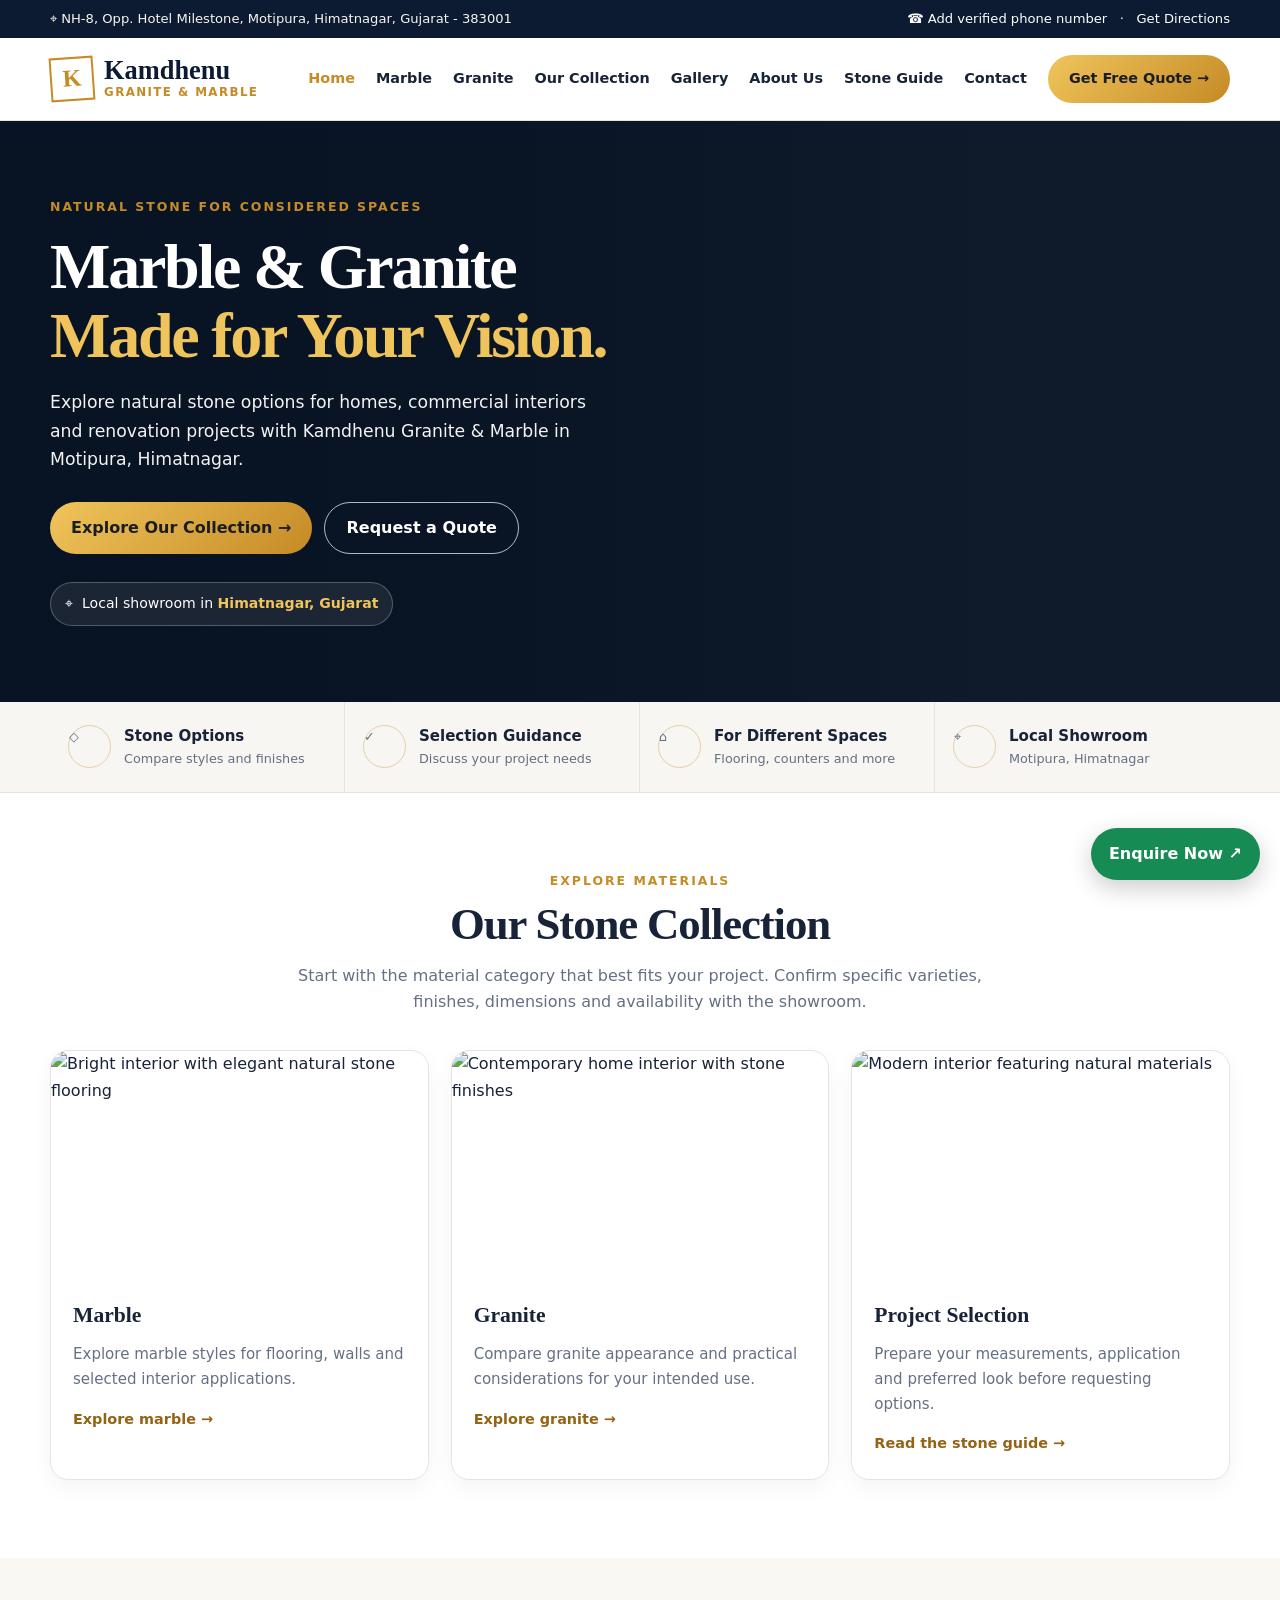
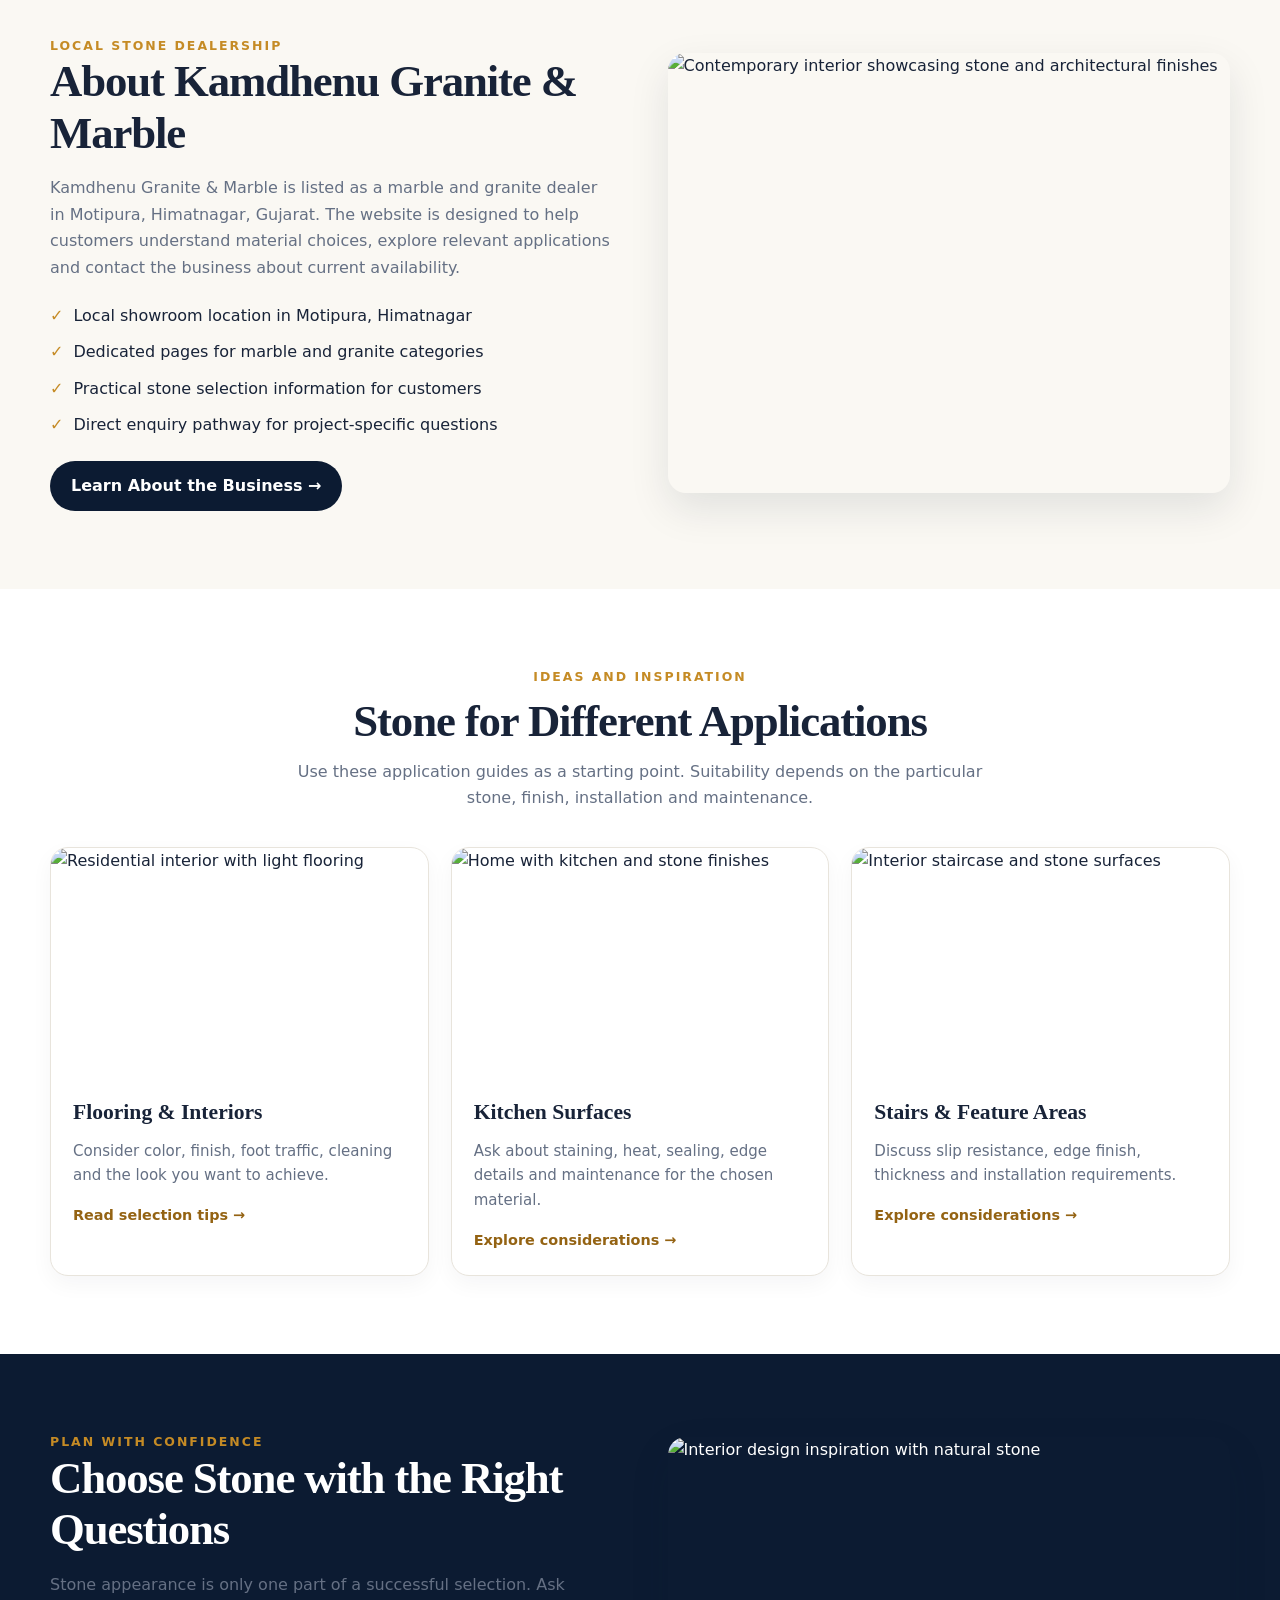
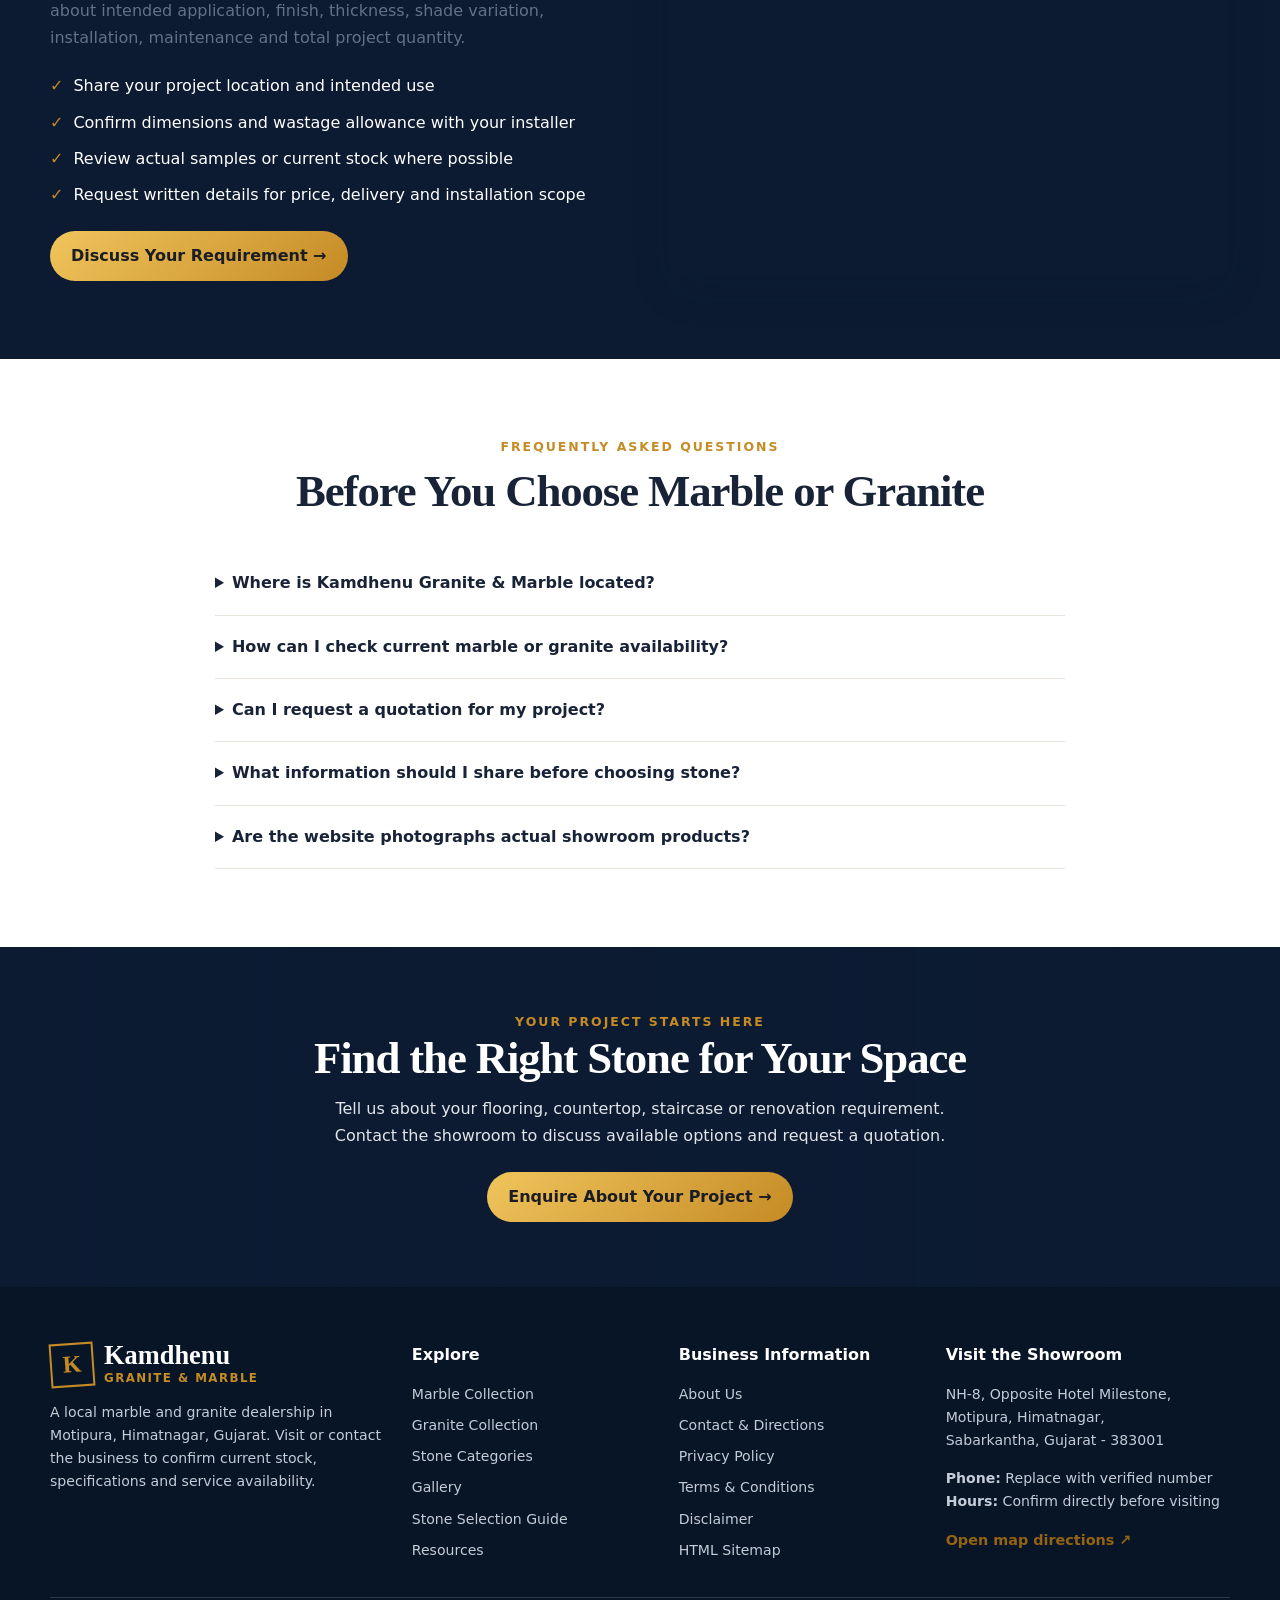
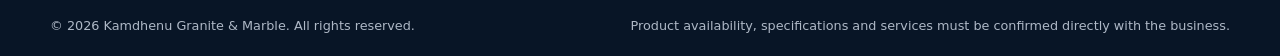
==== index.html @ 19b5f1ef "Add files via upload" ====
<!doctype html>
<html lang="en-IN"><head><meta charset="utf-8"><meta name="viewport" content="width=device-width,initial-scale=1"><title>Kamdhenu Granite & Marble | Marble & Granite Dealer in Himatnagar</title><meta name="description" content="Explore marble and granite options with Kamdhenu Granite & Marble, located in Motipura, Himatnagar, Gujarat. Contact the showroom to confirm products and request a quotation."><meta name="robots" content="index,follow,max-image-preview:large"><meta name="theme-color" content="#0c1b32"><meta property="og:type" content="website"><meta property="og:title" content="Kamdhenu Granite & Marble | Marble & Granite Dealer in Himatnagar"><meta property="og:description" content="Explore marble and granite options with Kamdhenu Granite & Marble, located in Motipura, Himatnagar, Gujarat. Contact the showroom to confirm products and request a quotation."><meta property="og:locale" content="en_IN"><!-- Add the final canonical URL after domain selection --><link rel="preconnect" href="https://images.unsplash.com"><link rel="stylesheet" href="styles.css"><!-- Add a verified business logo/favicon and final canonical domain before launch --></head><body><a class="skip-link" href="#main">Skip to content</a>
<div class="topbar"><div class="container"><span>⌖ NH-8, Opp. Hotel Milestone, Motipura, Himatnagar, Gujarat - 383001</span><span><a href="tel:+910000000000">☎ Add verified phone number</a> &nbsp; · &nbsp; <a href="contact.html">Get Directions</a></span></div></div>
<header class="navbar"><div class="container nav-inner"><a class="brand" href="index.html" aria-label="Kamdhenu Granite and Marble home"><span class="brand-mark">K</span><span>Kamdhenu<small>Granite &amp; Marble</small></span></a><button class="menu-toggle" aria-label="Toggle navigation" aria-expanded="false">☰ Menu</button><nav class="nav-links" aria-label="Main navigation"><a class="active" href="index.html">Home</a><a class="" href="marble.html">Marble</a><a class="" href="granite.html">Granite</a><a class="" href="collection.html">Our Collection</a><a class="" href="gallery.html">Gallery</a><a class="" href="about.html">About Us</a><a class="" href="stone-guide.html">Stone Guide</a><a class="" href="contact.html">Contact</a><a class="btn btn-gold nav-quote" href="contact.html#enquiry">Get Free Quote →</a></nav></div></header><main id="main">
<section class="hero"><div class="container"><div class="hero-content"><div class="eyebrow">Natural stone for considered spaces</div><h1>Marble &amp; Granite<br><span>Made for Your Vision.</span></h1><p>Explore natural stone options for homes, commercial interiors and renovation projects with Kamdhenu Granite &amp; Marble in Motipura, Himatnagar.</p><div class="hero-actions"><a class="btn btn-gold" href="collection.html">Explore Our Collection →</a><a class="btn btn-outline" href="contact.html#enquiry">Request a Quote</a></div><div class="trust-pill">⌖ <span>Local showroom in <b>Himatnagar, Gujarat</b></span></div></div></div></section>
<section class="benefits"><div class="container benefit-grid"><div class="benefit"><span class="benefit-icon">◇</span><div><strong>Stone Options</strong><span>Compare styles and finishes</span></div></div><div class="benefit"><span class="benefit-icon">✓</span><div><strong>Selection Guidance</strong><span>Discuss your project needs</span></div></div><div class="benefit"><span class="benefit-icon">⌂</span><div><strong>For Different Spaces</strong><span>Flooring, counters and more</span></div></div><div class="benefit"><span class="benefit-icon">⌖</span><div><strong>Local Showroom</strong><span>Motipura, Himatnagar</span></div></div></div></section>
<section class="section"><div class="container"><div class="section-heading reveal"><div class="eyebrow">Explore materials</div><h2>Our Stone Collection</h2><p>Start with the material category that best fits your project. Confirm specific varieties, finishes, dimensions and availability with the showroom.</p></div><div class="cards"><article class="card reveal"><img loading="lazy" src="https://images.unsplash.com/photo-1600607687939-ce8a6c25118c?auto=format&fit=crop&w=900&q=80" alt="Bright interior with elegant natural stone flooring"><div class="card-body"><h3>Marble</h3><p>Explore marble styles for flooring, walls and selected interior applications.</p><a class="text-link" href="marble.html">Explore marble →</a></div></article><article class="card reveal"><img loading="lazy" src="https://images.unsplash.com/photo-1600585154340-be6161a56a0c?auto=format&fit=crop&w=900&q=80" alt="Contemporary home interior with stone finishes"><div class="card-body"><h3>Granite</h3><p>Compare granite appearance and practical considerations for your intended use.</p><a class="text-link" href="granite.html">Explore granite →</a></div></article><article class="card reveal"><img loading="lazy" src="https://images.unsplash.com/photo-1600607687920-4e2a09cf159d?auto=format&fit=crop&w=900&q=80" alt="Modern interior featuring natural materials"><div class="card-body"><h3>Project Selection</h3><p>Prepare your measurements, application and preferred look before requesting options.</p><a class="text-link" href="stone-guide.html">Read the stone guide →</a></div></article></div></div></section>
<section class="section section-soft"><div class="container split"><div class="reveal"><div class="eyebrow">Local stone dealership</div><h2>About Kamdhenu Granite &amp; Marble</h2><p>Kamdhenu Granite &amp; Marble is listed as a marble and granite dealer in Motipura, Himatnagar, Gujarat. The website is designed to help customers understand material choices, explore relevant applications and contact the business about current availability.</p><ul class="check-list"><li>Local showroom location in Motipura, Himatnagar</li><li>Dedicated pages for marble and granite categories</li><li>Practical stone selection information for customers</li><li>Direct enquiry pathway for project-specific questions</li></ul><a class="btn btn-dark" href="about.html">Learn About the Business →</a></div><img class="reveal" loading="lazy" src="https://images.unsplash.com/photo-1600607687920-4e2a09cf159d?auto=format&fit=crop&w=1100&q=80" alt="Contemporary interior showcasing stone and architectural finishes"></div></section>
<section class="section"><div class="container"><div class="section-heading reveal"><div class="eyebrow">Ideas and inspiration</div><h2>Stone for Different Applications</h2><p>Use these application guides as a starting point. Suitability depends on the particular stone, finish, installation and maintenance.</p></div><div class="cards"><article class="card reveal"><img loading="lazy" src="https://images.unsplash.com/photo-1600607687939-ce8a6c25118c?auto=format&fit=crop&w=800&q=80" alt="Residential interior with light flooring"><div class="card-body"><h3>Flooring &amp; Interiors</h3><p>Consider color, finish, foot traffic, cleaning and the look you want to achieve.</p><a class="text-link" href="stone-guide.html#flooring">Read selection tips →</a></div></article><article class="card reveal"><img loading="lazy" src="https://images.unsplash.com/photo-1600585154340-be6161a56a0c?auto=format&fit=crop&w=800&q=80" alt="Home with kitchen and stone finishes"><div class="card-body"><h3>Kitchen Surfaces</h3><p>Ask about staining, heat, sealing, edge details and maintenance for the chosen material.</p><a class="text-link" href="stone-guide.html#kitchen">Explore considerations →</a></div></article><article class="card reveal"><img loading="lazy" src="https://images.unsplash.com/photo-1600607687920-4e2a09cf159d?auto=format&fit=crop&w=800&q=80" alt="Interior staircase and stone surfaces"><div class="card-body"><h3>Stairs &amp; Feature Areas</h3><p>Discuss slip resistance, edge finish, thickness and installation requirements.</p><a class="text-link" href="stone-guide.html#stairs">Explore considerations →</a></div></article></div></div></section>
<section class="section section-dark"><div class="container split"><div><div class="eyebrow">Plan with confidence</div><h2>Choose Stone with the Right Questions</h2><p>Stone appearance is only one part of a successful selection. Ask about intended application, finish, thickness, shade variation, installation, maintenance and total project quantity.</p><ul class="check-list"><li>Share your project location and intended use</li><li>Confirm dimensions and wastage allowance with your installer</li><li>Review actual samples or current stock where possible</li><li>Request written details for price, delivery and installation scope</li></ul><a class="btn btn-gold" href="contact.html#enquiry">Discuss Your Requirement →</a></div><img loading="lazy" src="https://images.unsplash.com/photo-1600607687939-ce8a6c25118c?auto=format&fit=crop&w=1000&q=80" alt="Interior design inspiration with natural stone"></div></section>
<section class="section"><div class="container"><div class="section-heading reveal"><div class="eyebrow">Frequently asked questions</div><h2>Before You Choose Marble or Granite</h2></div><div class="faq-list"><details><summary>Where is Kamdhenu Granite &amp; Marble located?</summary><p>The business is listed at NH-8, opposite Hotel Milestone, Motipura, Himatnagar, Sabarkantha, Gujarat 383001. Please verify directions before travelling.</p></details><details><summary>How can I check current marble or granite availability?</summary><p>Contact the showroom directly with your preferred color, finish, dimensions and required quantity. Website imagery is illustrative and is not a live inventory feed.</p></details><details><summary>Can I request a quotation for my project?</summary><p>Yes, use the enquiry page to prepare your request. The current website form is a front-end demo and must be connected to a business email, CRM or secure backend before launch.</p></details><details><summary>What information should I share before choosing stone?</summary><p>Share the application, approximate dimensions, project location, preferred appearance, quantity and any relevant installation constraints.</p></details><details><summary>Are the website photographs actual showroom products?</summary><p>No. The current design uses illustrative stock photographs. Replace them with approved, genuine business and product photographs before publishing.</p></details></div></div></section>
</main><section class="cta"><div class="container"><div class="eyebrow">Your project starts here</div><h2>Find the Right Stone for Your Space</h2><p>Tell us about your flooring, countertop, staircase or renovation requirement. Contact the showroom to discuss available options and request a quotation.</p><a class="btn btn-gold" href="contact.html#enquiry">Enquire About Your Project →</a></div></section>
<footer class="footer"><div class="container"><div class="footer-grid"><div><a class="brand" href="index.html"><span class="brand-mark">K</span><span>Kamdhenu<small>Granite &amp; Marble</small></span></a><p>A local marble and granite dealership in Motipura, Himatnagar, Gujarat. Visit or contact the business to confirm current stock, specifications and service availability.</p></div><div><h3>Explore</h3><ul><li><a href="marble.html">Marble Collection</a></li><li><a href="granite.html">Granite Collection</a></li><li><a href="collection.html">Stone Categories</a></li><li><a href="gallery.html">Gallery</a></li><li><a href="stone-guide.html">Stone Selection Guide</a></li><li><a href="blog.html">Resources</a></li></ul></div><div><h3>Business Information</h3><ul><li><a href="about.html">About Us</a></li><li><a href="contact.html">Contact &amp; Directions</a></li><li><a href="privacy-policy.html">Privacy Policy</a></li><li><a href="terms.html">Terms &amp; Conditions</a></li><li><a href="disclaimer.html">Disclaimer</a></li><li><a href="sitemap.html">HTML Sitemap</a></li></ul></div><div><h3>Visit the Showroom</h3><p>NH-8, Opposite Hotel Milestone,<br>Motipura, Himatnagar,<br>Sabarkantha, Gujarat - 383001</p><p><strong>Phone:</strong> Replace with verified number<br><strong>Hours:</strong> Confirm directly before visiting</p><a class="text-link" href="https://www.google.com/maps/search/?api=1&query=Kamdhenu+Granite+and+Marble+Motipura+Himatnagar" target="_blank" rel="noopener">Open map directions ↗</a></div></div><div class="footer-bottom"><span>© <span data-year></span> Kamdhenu Granite &amp; Marble. All rights reserved.</span><span>Product availability, specifications and services must be confirmed directly with the business.</span></div></div></footer>
<a class="floating-whatsapp" href="contact.html#enquiry" aria-label="Contact Kamdhenu Granite and Marble">Enquire Now ↗</a><script src="script.js" defer></script></body></html>
---- styles.css ----
:root{--navy:#0c1b32;--navy2:#142846;--gold:#c58b25;--gold2:#f0c45c;--ink:#182338;--muted:#657084;--cream:#faf8f3;--line:#e8e4dc;--white:#fff;--radius:18px;--shadow:0 16px 40px rgba(12,27,50,.10)}
*{box-sizing:border-box}html{scroll-behavior:smooth;scroll-padding-top:110px}body{margin:0;font-family:Inter,system-ui,-apple-system,"Segoe UI",sans-serif;color:var(--ink);line-height:1.65;background:#fff}img{max-width:100%;display:block}a{color:inherit;text-decoration:none}button,input,select,textarea{font:inherit}.container{width:min(1180px,calc(100% - 40px));margin-inline:auto}.topbar{background:var(--navy);color:#f8f5ef;font-size:.82rem}.topbar .container{display:flex;justify-content:space-between;gap:18px;align-items:center;padding:8px 0;flex-wrap:wrap}.topbar a{color:#fff}.navbar{position:sticky;top:0;z-index:20;background:rgba(255,255,255,.96);backdrop-filter:blur(12px);border-bottom:1px solid var(--line)}.nav-inner{min-height:82px;display:flex;align-items:center;justify-content:space-between;gap:22px}.brand{display:flex;align-items:center;gap:10px;color:var(--navy);font-family:Georgia,serif;font-size:1.65rem;font-weight:700;line-height:1.05}.brand-mark{width:44px;height:44px;display:grid;place-items:center;border:2px solid var(--gold);color:var(--gold);font-size:1.5rem;transform:rotate(-4deg)}.brand small{display:block;color:var(--gold);font:700 .74rem/1.4 Inter,system-ui,sans-serif;letter-spacing:.12em;text-transform:uppercase}.nav-links{display:flex;align-items:center;gap:21px;font-size:.9rem;font-weight:650}.nav-links a:hover,.nav-links a.active{color:var(--gold)}.btn{display:inline-flex;align-items:center;justify-content:center;gap:8px;border:0;border-radius:999px;padding:12px 21px;font-weight:750;cursor:pointer;transition:transform .25s,box-shadow .25s,background .25s}.btn:hover{transform:translateY(-2px);box-shadow:0 10px 22px rgba(197,139,37,.22)}.btn-gold{background:linear-gradient(135deg,var(--gold2),var(--gold));color:#1a1d24}.btn-outline{border:1px solid rgba(255,255,255,.7);color:#fff;background:transparent}.btn-dark{background:var(--navy);color:#fff}.menu-toggle{display:none;border:1px solid var(--line);background:white;border-radius:10px;padding:9px 12px;color:var(--navy)}.hero{min-height:540px;position:relative;isolation:isolate;display:flex;align-items:center;color:#fff;background:#101b2c;overflow:hidden}.hero:before{content:"";position:absolute;inset:0;z-index:-2;background:url('https://images.unsplash.com/photo-1600607687939-ce8a6c25118c?auto=format&fit=crop&w=2200&q=85') center/cover;animation:heroZoom 18s ease-in-out infinite alternate}.hero:after{content:"";position:absolute;inset:0;z-index:-1;background:linear-gradient(90deg,rgba(7,18,34,.94) 0%,rgba(7,18,34,.78) 38%,rgba(7,18,34,.12) 78%,rgba(7,18,34,.08) 100%)}.hero-content{padding:76px 0;max-width:690px;animation:fadeUp .8s both}.eyebrow{color:var(--gold);font-weight:800;letter-spacing:.16em;text-transform:uppercase;font-size:.78rem}.hero h1,.page-hero h1{font-family:Georgia,"Times New Roman",serif;font-weight:700;line-height:1.08;letter-spacing:-.035em}.hero h1{font-size:clamp(2.5rem,5vw,4.7rem);margin:15px 0 18px}.hero h1 span{color:var(--gold2)}.hero p{max-width:570px;color:#f3f3f4;font-size:1.08rem}.hero-actions{display:flex;gap:12px;flex-wrap:wrap;margin-top:28px}.trust-pill{display:inline-flex;gap:9px;align-items:center;margin-top:28px;border:1px solid rgba(255,255,255,.25);background:rgba(255,255,255,.08);border-radius:999px;padding:9px 14px;font-size:.88rem}.trust-pill b{color:var(--gold2)}.benefits{background:#f7f6f2;border-bottom:1px solid var(--line)}.benefit-grid{display:grid;grid-template-columns:repeat(4,1fr);gap:0}.benefit{padding:22px 18px;display:flex;gap:13px;align-items:center;border-right:1px solid var(--line)}.benefit:last-child{border:0}.benefit-icon{width:43px;height:43px;flex:0 0 43px;border:1px solid #e4d0a7;border-radius:50%;display:grid;place-items:center;color:var(--gold);font-size:1.25rem}.benefit strong{display:block;font-size:.94rem}.benefit span{display:block;font-size:.8rem;color:var(--muted)}.section{padding:78px 0}.section-soft{background:var(--cream)}.section-dark{background:var(--navy);color:#fff}.section-heading{text-align:center;max-width:720px;margin:0 auto 35px}.section-heading .eyebrow{margin-bottom:8px}.section-heading h2,.split h2,.cta h2{font-family:Georgia,serif;font-size:clamp(2rem,3.5vw,3rem);line-height:1.15;letter-spacing:-.025em;margin:0 0 12px}.section-heading p{color:var(--muted);margin:0}.section-dark .section-heading p{color:#d4d9e1}.cards{display:grid;grid-template-columns:repeat(3,1fr);gap:22px}.card{background:#fff;border:1px solid var(--line);border-radius:var(--radius);overflow:hidden;box-shadow:0 8px 22px rgba(12,27,50,.045);transition:transform .25s,box-shadow .25s}.card:hover{transform:translateY(-5px);box-shadow:var(--shadow)}.card img{width:100%;height:225px;object-fit:cover}.card-body{padding:22px}.card h3{font-family:Georgia,serif;font-size:1.35rem;margin:0 0 8px}.card p{color:var(--muted);font-size:.94rem;margin:0 0 14px}.text-link{color:#946313;font-weight:800;font-size:.9rem}.text-link:hover{text-decoration:underline}.split{display:grid;grid-template-columns:1fr 1fr;align-items:center;gap:55px}.split img{width:100%;height:440px;object-fit:cover;border-radius:var(--radius);box-shadow:var(--shadow)}.split p{color:var(--muted)}.check-list{list-style:none;padding:0;margin:22px 0;display:grid;gap:10px}.check-list li:before{content:"✓";color:var(--gold);font-weight:900;margin-right:10px}.stats{display:grid;grid-template-columns:repeat(3,1fr);gap:12px;margin:25px 0}.stat{border:1px solid var(--line);border-radius:14px;padding:17px;text-align:center;background:#fff}.stat strong{display:block;color:var(--gold);font-family:Georgia,serif;font-size:1.45rem}.stat span{font-size:.82rem;color:var(--muted)}.gallery-grid{display:grid;grid-template-columns:repeat(4,1fr);gap:14px}.gallery-grid img{width:100%;height:190px;object-fit:cover;border-radius:12px;transition:transform .3s}.gallery-grid a:hover img{transform:scale(1.025)}.cta{position:relative;isolation:isolate;padding:65px 0;color:#fff;text-align:center;background:var(--navy);overflow:hidden}.cta:before{content:"";position:absolute;inset:0;z-index:-1;background:linear-gradient(90deg,rgba(12,27,50,.92),rgba(12,27,50,.75)),url('https://images.unsplash.com/photo-1600607687920-4e2a09cf159d?auto=format&fit=crop&w=1800&q=80') center/cover}.cta p{color:#e1e4e9;max-width:650px;margin:0 auto 23px}.page-hero{background:linear-gradient(90deg,rgba(12,27,50,.92),rgba(12,27,50,.58)),url('https://images.unsplash.com/photo-1600607687939-ce8a6c25118c?auto=format&fit=crop&w=1800&q=80') center/cover;color:#fff;padding:74px 0}.page-hero h1{font-size:clamp(2.5rem,5vw,4rem);margin:9px 0 12px}.breadcrumbs{font-size:.86rem;color:#e0e5ec}.breadcrumbs a{color:var(--gold2)}.content{max-width:850px;margin:auto}.content h2,.content h3{font-family:Georgia,serif;line-height:1.25}.content h2{margin-top:35px}.content p,.content li{color:#4f5b6c}.content a{color:#956516;text-decoration:underline}.product-grid{display:grid;grid-template-columns:repeat(3,1fr);gap:18px}.product-card{border:1px solid var(--line);border-radius:14px;overflow:hidden;background:white}.product-card img{height:210px;width:100%;object-fit:cover}.product-card div{padding:17px}.product-card h3{margin:0 0 4px;font-size:1.1rem}.product-card p{margin:0;color:var(--muted);font-size:.88rem}.form-layout{display:grid;grid-template-columns:.8fr 1.2fr;gap:30px}.contact-panel{background:var(--navy);color:white;border-radius:var(--radius);padding:28px}.contact-panel p{color:#d8dce4}.contact-item{padding:14px 0;border-bottom:1px solid rgba(255,255,255,.15)}.contact-item:last-child{border:0}.form-card{border:1px solid var(--line);border-radius:var(--radius);padding:28px;background:#fff}.form-grid{display:grid;grid-template-columns:1fr 1fr;gap:15px}.field{display:grid;gap:6px}.field.full{grid-column:1/-1}.field label{font-weight:700;font-size:.87rem}.field input,.field textarea,.field select{width:100%;border:1px solid #d9dce2;border-radius:9px;padding:12px;background:#fff}.field textarea{min-height:120px;resize:vertical}.notice{font-size:.82rem;color:var(--muted)}.faq-list{max-width:850px;margin:auto}.faq-list details{padding:18px 0;border-bottom:1px solid var(--line)}.faq-list summary{font-weight:800;cursor:pointer}.faq-list p{color:var(--muted);margin-bottom:0}.blog-grid{display:grid;grid-template-columns:repeat(3,1fr);gap:22px}.blog-card img{height:210px}.footer{background:#081526;color:#e6e9ef;padding:55px 0 20px}.footer-grid{display:grid;grid-template-columns:1.4fr 1fr 1fr 1.2fr;gap:30px}.footer .brand{color:white}.footer p,.footer li{font-size:.88rem;color:#c4ccd8}.footer h3{font-size:1rem;color:#fff;margin:0 0 14px}.footer ul{list-style:none;padding:0;margin:0;display:grid;gap:8px}.footer a:hover{color:var(--gold2)}.footer-bottom{border-top:1px solid rgba(255,255,255,.15);margin-top:35px;padding-top:17px;display:flex;justify-content:space-between;gap:12px;flex-wrap:wrap;font-size:.8rem;color:#aeb8c6}.floating-whatsapp{position:fixed;right:20px;bottom:20px;z-index:25;border-radius:999px;background:#168b53;color:#fff;padding:13px 18px;font-weight:800;box-shadow:0 8px 25px #0003}.reveal{opacity:0;transform:translateY(20px);transition:opacity .7s,transform .7s}.reveal.visible{opacity:1;transform:none}.skip-link{position:absolute;left:-9999px;top:auto}.skip-link:focus{left:12px;top:12px;z-index:100;background:#fff;padding:12px}.notice-box{padding:16px 18px;background:#fff8e7;border-left:4px solid var(--gold);border-radius:8px;color:#5b4a2b}.map-frame{width:100%;height:300px;border:0;border-radius:14px}.site-search{border:1px solid var(--line);padding:10px 13px;border-radius:999px;width:180px}
@keyframes fadeUp{from{opacity:0;transform:translateY(24px)}to{opacity:1;transform:translateY(0)}}@keyframes heroZoom{from{transform:scale(1)}to{transform:scale(1.07)}}
@media(prefers-reduced-motion:reduce){*,*:before,*:after{scroll-behavior:auto!important;animation:none!important;transition:none!important}.reveal{opacity:1;transform:none}}
@media(max-width:1000px){.nav-links{gap:12px;font-size:.84rem}.nav-quote{display:none}.benefit-grid{grid-template-columns:repeat(2,1fr)}.benefit:nth-child(2){border-right:0}.benefit:nth-child(-n+2){border-bottom:1px solid var(--line)}.cards,.product-grid,.blog-grid{grid-template-columns:repeat(2,1fr)}.footer-grid{grid-template-columns:repeat(2,1fr)}.split{gap:30px}}
@media(max-width:760px){.container{width:min(100% - 28px,1180px)}.topbar .container{justify-content:center;text-align:center}.topbar .top-extra{display:none}.nav-inner{min-height:72px}.brand{font-size:1.35rem}.brand-mark{width:38px;height:38px}.menu-toggle{display:block}.nav-links{display:none;position:absolute;top:100%;left:0;right:0;background:#fff;padding:15px 22px 22px;box-shadow:0 15px 25px #0001;align-items:stretch;flex-direction:column;gap:0;border-top:1px solid var(--line)}.nav-links.open{display:flex}.nav-links a{padding:11px 0;border-bottom:1px solid #f0eee8}.hero{min-height:550px}.hero:after{background:linear-gradient(90deg,rgba(7,18,34,.94),rgba(7,18,34,.65))}.hero-content{padding:64px 0}.hero p{font-size:1rem}.section{padding:56px 0}.benefit{padding:16px 9px;gap:9px}.benefit-icon{width:36px;height:36px;flex-basis:36px}.benefit strong{font-size:.85rem}.benefit span{font-size:.75rem}.cards,.product-grid,.blog-grid{grid-template-columns:1fr}.card img{height:230px}.split,.form-layout{grid-template-columns:1fr}.split img{height:300px}.gallery-grid{grid-template-columns:repeat(2,1fr)}.gallery-grid img{height:150px}.stats{grid-template-columns:repeat(3,1fr)}.stat{padding:12px 6px}.stat strong{font-size:1.15rem}.form-grid{grid-template-columns:1fr}.field.full{grid-column:auto}.footer-grid{grid-template-columns:1fr 1fr;gap:25px}.page-hero{padding:55px 0}.floating-whatsapp{right:12px;bottom:12px;padding:11px 14px;font-size:.88rem}}
@media(max-width:420px){.benefit-grid{grid-template-columns:1fr}.benefit{border-right:0;border-bottom:1px solid var(--line)}.benefit:last-child{border-bottom:0}.footer-grid{grid-template-columns:1fr}.hero h1{font-size:2.5rem}.hero-actions .btn{width:100%}}
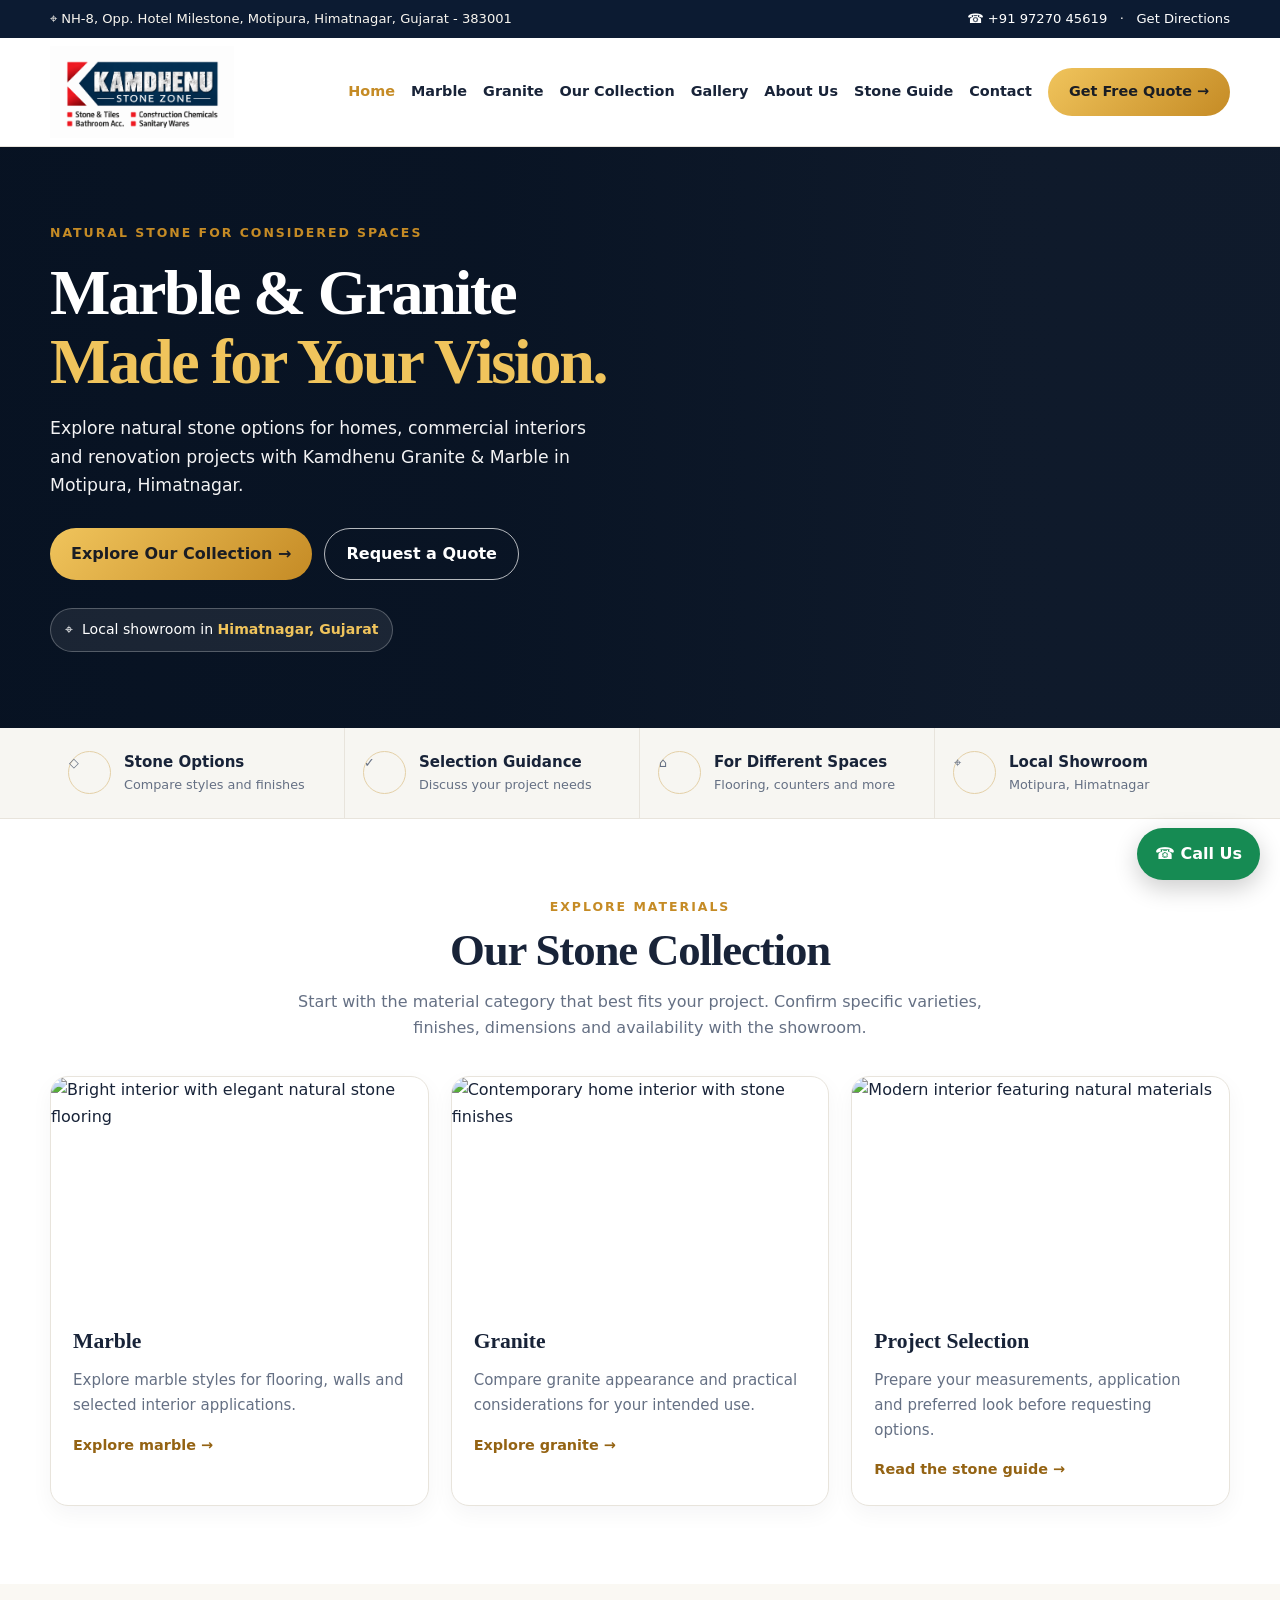
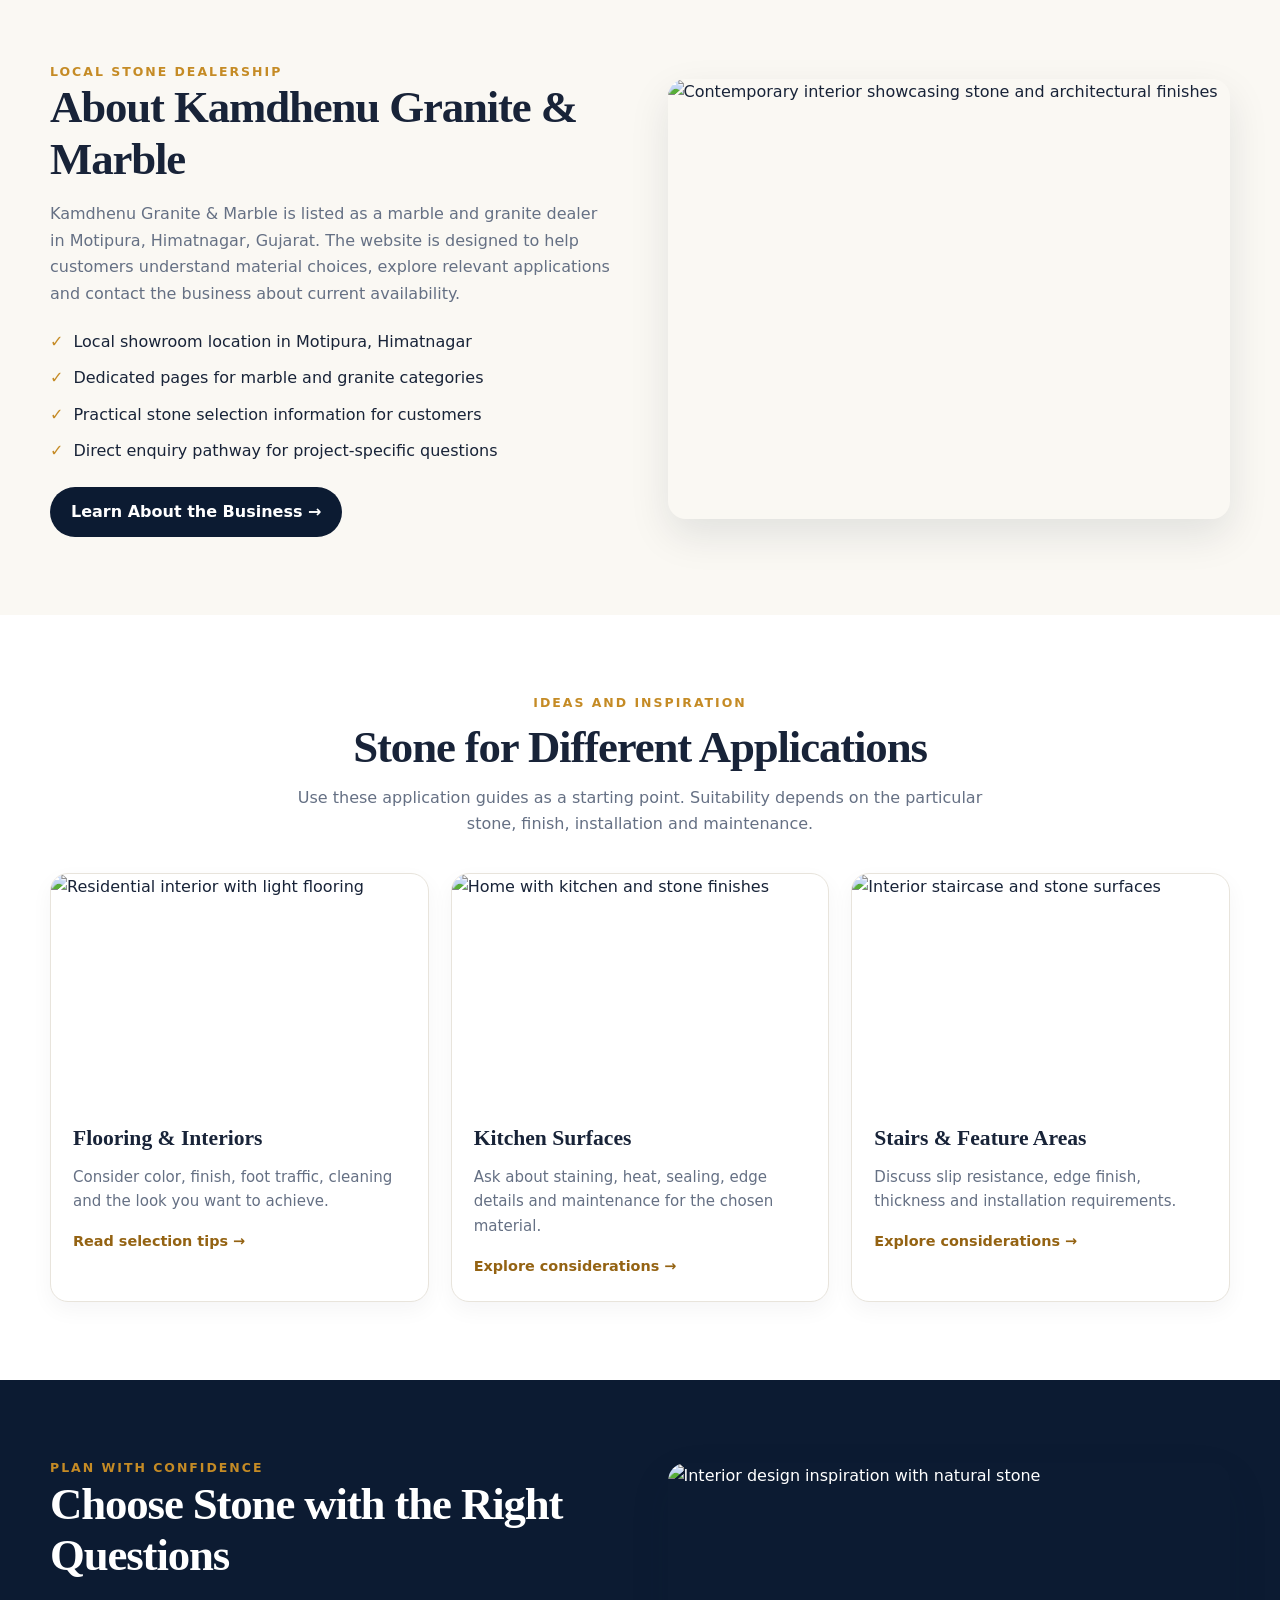
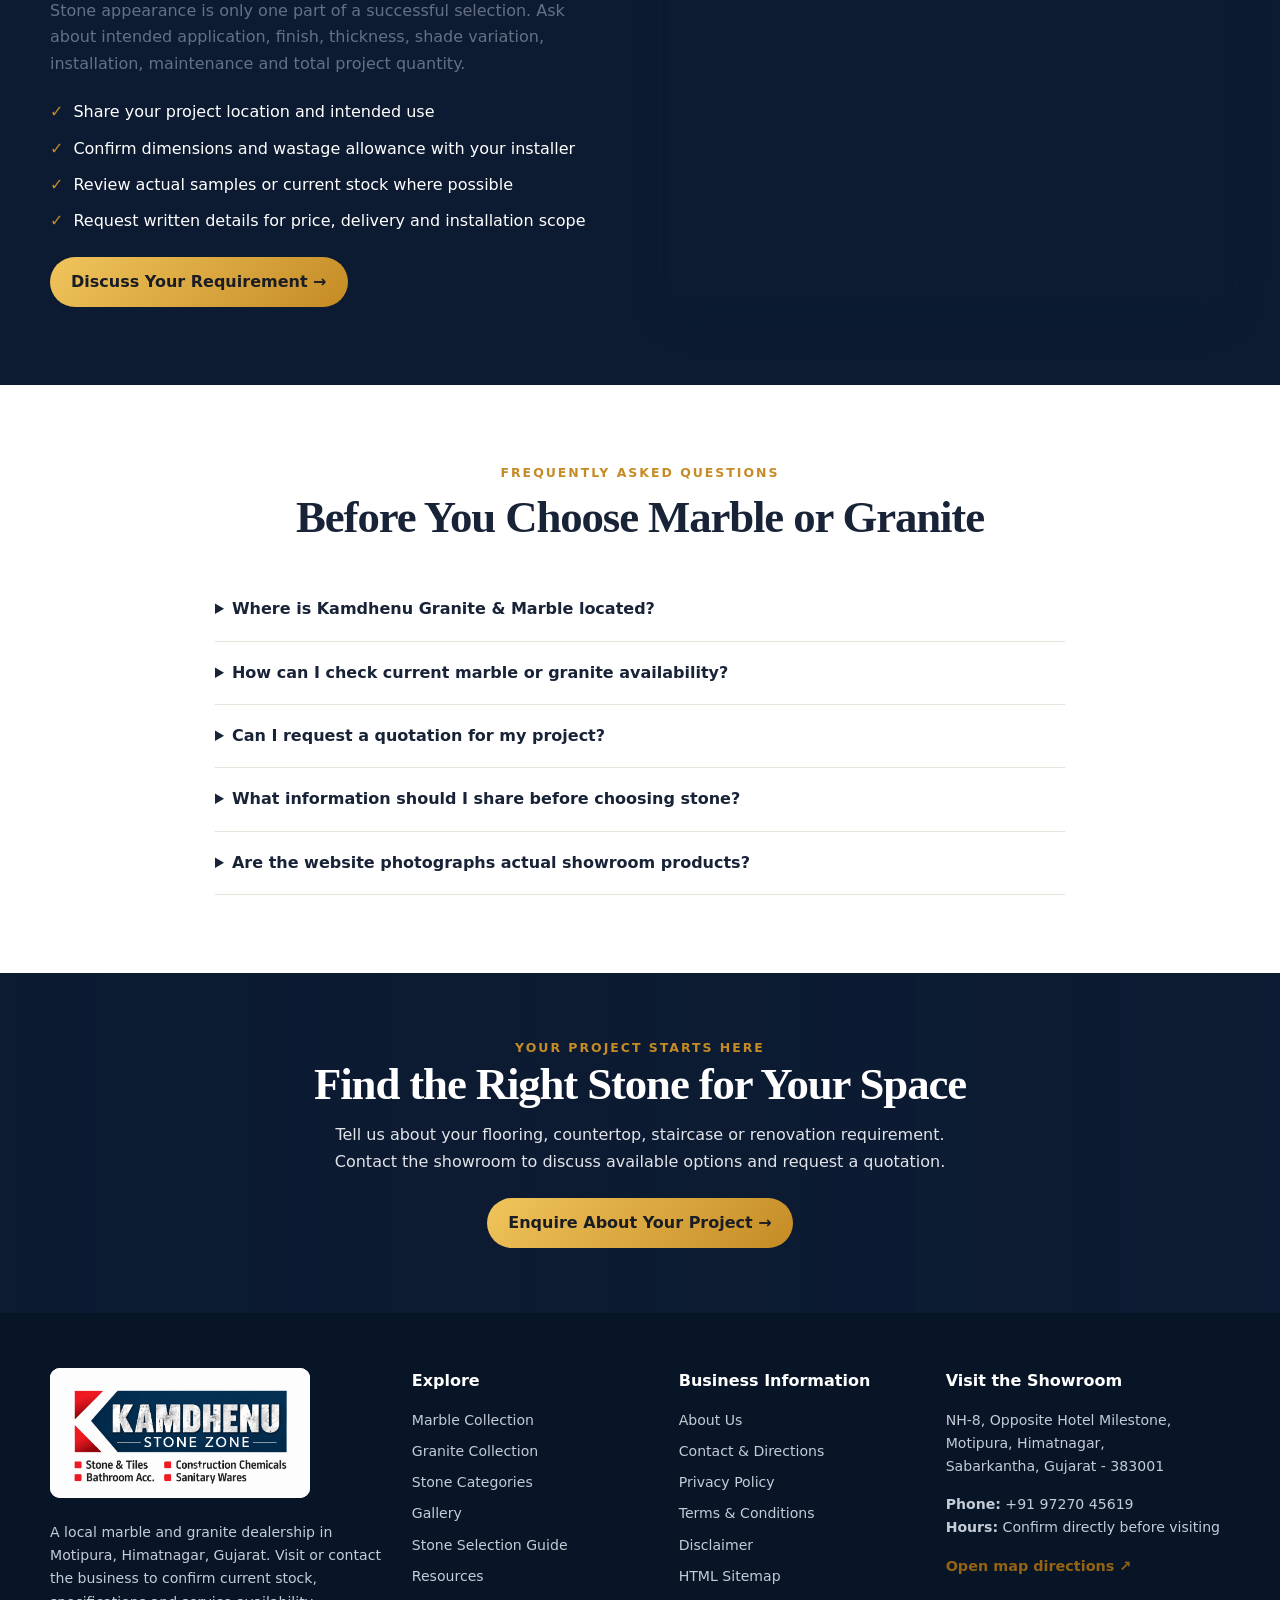
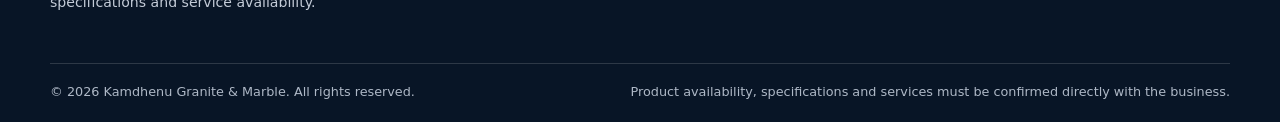
==== commit 282530c0: "Add files via upload" ====
--- a/index.html
+++ b/index.html
@@ -1,14 +1,14 @@
 <!doctype html>
-<html lang="en-IN"><head><meta charset="utf-8"><meta name="viewport" content="width=device-width,initial-scale=1"><title>Kamdhenu Granite & Marble | Marble & Granite Dealer in Himatnagar</title><meta name="description" content="Explore marble and granite options with Kamdhenu Granite & Marble, located in Motipura, Himatnagar, Gujarat. Contact the showroom to confirm products and request a quotation."><meta name="robots" content="index,follow,max-image-preview:large"><meta name="theme-color" content="#0c1b32"><meta property="og:type" content="website"><meta property="og:title" content="Kamdhenu Granite & Marble | Marble & Granite Dealer in Himatnagar"><meta property="og:description" content="Explore marble and granite options with Kamdhenu Granite & Marble, located in Motipura, Himatnagar, Gujarat. Contact the showroom to confirm products and request a quotation."><meta property="og:locale" content="en_IN"><!-- Add the final canonical URL after domain selection --><link rel="preconnect" href="https://images.unsplash.com"><link rel="stylesheet" href="styles.css"><!-- Add a verified business logo/favicon and final canonical domain before launch --></head><body><a class="skip-link" href="#main">Skip to content</a>
-<div class="topbar"><div class="container"><span>⌖ NH-8, Opp. Hotel Milestone, Motipura, Himatnagar, Gujarat - 383001</span><span><a href="tel:+910000000000">☎ Add verified phone number</a> &nbsp; · &nbsp; <a href="contact.html">Get Directions</a></span></div></div>
-<header class="navbar"><div class="container nav-inner"><a class="brand" href="index.html" aria-label="Kamdhenu Granite and Marble home"><span class="brand-mark">K</span><span>Kamdhenu<small>Granite &amp; Marble</small></span></a><button class="menu-toggle" aria-label="Toggle navigation" aria-expanded="false">☰ Menu</button><nav class="nav-links" aria-label="Main navigation"><a class="active" href="index.html">Home</a><a class="" href="marble.html">Marble</a><a class="" href="granite.html">Granite</a><a class="" href="collection.html">Our Collection</a><a class="" href="gallery.html">Gallery</a><a class="" href="about.html">About Us</a><a class="" href="stone-guide.html">Stone Guide</a><a class="" href="contact.html">Contact</a><a class="btn btn-gold nav-quote" href="contact.html#enquiry">Get Free Quote →</a></nav></div></header><main id="main">
+<html lang="en-IN"><head><meta charset="utf-8"><meta name="viewport" content="width=device-width,initial-scale=1"><title>Kamdhenu Granite & Marble | Marble & Granite Dealer in Himatnagar</title><meta name="description" content="Explore marble and granite options with Kamdhenu Granite & Marble, located in Motipura, Himatnagar, Gujarat. Contact the showroom to confirm products and request a quotation."><meta name="robots" content="index,follow,max-image-preview:large"><meta name="theme-color" content="#0c1b32"><meta property="og:type" content="website"><meta property="og:title" content="Kamdhenu Granite & Marble | Marble & Granite Dealer in Himatnagar"><meta property="og:description" content="Explore marble and granite options with Kamdhenu Granite & Marble, located in Motipura, Himatnagar, Gujarat. Contact the showroom to confirm products and request a quotation."><meta property="og:locale" content="en_IN"><!-- Add the final canonical URL after domain selection --><link rel="preconnect" href="https://images.unsplash.com"><link rel="stylesheet" href="styles.css"><!-- Add the final canonical domain and favicon before launch. --></head><body><a class="skip-link" href="#main">Skip to content</a>
+<div class="topbar"><div class="container"><span>⌖ NH-8, Opp. Hotel Milestone, Motipura, Himatnagar, Gujarat - 383001</span><span><a href="tel:+919727045619">☎ +91 97270 45619</a> &nbsp; · &nbsp; <a href="contact.html">Get Directions</a></span></div></div>
+<header class="navbar"><div class="container nav-inner"><a class="brand" href="index.html" aria-label="Kamdhenu Granite and Marble home"><img class="brand-logo" src="assets/images/kamdhenu-stone-zone-logo.png" alt="Kamdhenu Stone Zone business logo" width="1774" height="887"></a><button class="menu-toggle" aria-label="Toggle navigation" aria-expanded="false">☰ Menu</button><nav class="nav-links" aria-label="Main navigation"><a class="active" href="index.html">Home</a><a class="" href="marble.html">Marble</a><a class="" href="granite.html">Granite</a><a class="" href="collection.html">Our Collection</a><a class="" href="gallery.html">Gallery</a><a class="" href="about.html">About Us</a><a class="" href="stone-guide.html">Stone Guide</a><a class="" href="contact.html">Contact</a><a class="btn btn-gold nav-quote" href="contact.html#enquiry">Get Free Quote →</a></nav></div></header><main id="main">
 <section class="hero"><div class="container"><div class="hero-content"><div class="eyebrow">Natural stone for considered spaces</div><h1>Marble &amp; Granite<br><span>Made for Your Vision.</span></h1><p>Explore natural stone options for homes, commercial interiors and renovation projects with Kamdhenu Granite &amp; Marble in Motipura, Himatnagar.</p><div class="hero-actions"><a class="btn btn-gold" href="collection.html">Explore Our Collection →</a><a class="btn btn-outline" href="contact.html#enquiry">Request a Quote</a></div><div class="trust-pill">⌖ <span>Local showroom in <b>Himatnagar, Gujarat</b></span></div></div></div></section>
 <section class="benefits"><div class="container benefit-grid"><div class="benefit"><span class="benefit-icon">◇</span><div><strong>Stone Options</strong><span>Compare styles and finishes</span></div></div><div class="benefit"><span class="benefit-icon">✓</span><div><strong>Selection Guidance</strong><span>Discuss your project needs</span></div></div><div class="benefit"><span class="benefit-icon">⌂</span><div><strong>For Different Spaces</strong><span>Flooring, counters and more</span></div></div><div class="benefit"><span class="benefit-icon">⌖</span><div><strong>Local Showroom</strong><span>Motipura, Himatnagar</span></div></div></div></section>
 <section class="section"><div class="container"><div class="section-heading reveal"><div class="eyebrow">Explore materials</div><h2>Our Stone Collection</h2><p>Start with the material category that best fits your project. Confirm specific varieties, finishes, dimensions and availability with the showroom.</p></div><div class="cards"><article class="card reveal"><img loading="lazy" src="https://images.unsplash.com/photo-1600607687939-ce8a6c25118c?auto=format&fit=crop&w=900&q=80" alt="Bright interior with elegant natural stone flooring"><div class="card-body"><h3>Marble</h3><p>Explore marble styles for flooring, walls and selected interior applications.</p><a class="text-link" href="marble.html">Explore marble →</a></div></article><article class="card reveal"><img loading="lazy" src="https://images.unsplash.com/photo-1600585154340-be6161a56a0c?auto=format&fit=crop&w=900&q=80" alt="Contemporary home interior with stone finishes"><div class="card-body"><h3>Granite</h3><p>Compare granite appearance and practical considerations for your intended use.</p><a class="text-link" href="granite.html">Explore granite →</a></div></article><article class="card reveal"><img loading="lazy" src="https://images.unsplash.com/photo-1600607687920-4e2a09cf159d?auto=format&fit=crop&w=900&q=80" alt="Modern interior featuring natural materials"><div class="card-body"><h3>Project Selection</h3><p>Prepare your measurements, application and preferred look before requesting options.</p><a class="text-link" href="stone-guide.html">Read the stone guide →</a></div></article></div></div></section>
 <section class="section section-soft"><div class="container split"><div class="reveal"><div class="eyebrow">Local stone dealership</div><h2>About Kamdhenu Granite &amp; Marble</h2><p>Kamdhenu Granite &amp; Marble is listed as a marble and granite dealer in Motipura, Himatnagar, Gujarat. The website is designed to help customers understand material choices, explore relevant applications and contact the business about current availability.</p><ul class="check-list"><li>Local showroom location in Motipura, Himatnagar</li><li>Dedicated pages for marble and granite categories</li><li>Practical stone selection information for customers</li><li>Direct enquiry pathway for project-specific questions</li></ul><a class="btn btn-dark" href="about.html">Learn About the Business →</a></div><img class="reveal" loading="lazy" src="https://images.unsplash.com/photo-1600607687920-4e2a09cf159d?auto=format&fit=crop&w=1100&q=80" alt="Contemporary interior showcasing stone and architectural finishes"></div></section>
 <section class="section"><div class="container"><div class="section-heading reveal"><div class="eyebrow">Ideas and inspiration</div><h2>Stone for Different Applications</h2><p>Use these application guides as a starting point. Suitability depends on the particular stone, finish, installation and maintenance.</p></div><div class="cards"><article class="card reveal"><img loading="lazy" src="https://images.unsplash.com/photo-1600607687939-ce8a6c25118c?auto=format&fit=crop&w=800&q=80" alt="Residential interior with light flooring"><div class="card-body"><h3>Flooring &amp; Interiors</h3><p>Consider color, finish, foot traffic, cleaning and the look you want to achieve.</p><a class="text-link" href="stone-guide.html#flooring">Read selection tips →</a></div></article><article class="card reveal"><img loading="lazy" src="https://images.unsplash.com/photo-1600585154340-be6161a56a0c?auto=format&fit=crop&w=800&q=80" alt="Home with kitchen and stone finishes"><div class="card-body"><h3>Kitchen Surfaces</h3><p>Ask about staining, heat, sealing, edge details and maintenance for the chosen material.</p><a class="text-link" href="stone-guide.html#kitchen">Explore considerations →</a></div></article><article class="card reveal"><img loading="lazy" src="https://images.unsplash.com/photo-1600607687920-4e2a09cf159d?auto=format&fit=crop&w=800&q=80" alt="Interior staircase and stone surfaces"><div class="card-body"><h3>Stairs &amp; Feature Areas</h3><p>Discuss slip resistance, edge finish, thickness and installation requirements.</p><a class="text-link" href="stone-guide.html#stairs">Explore considerations →</a></div></article></div></div></section>
 <section class="section section-dark"><div class="container split"><div><div class="eyebrow">Plan with confidence</div><h2>Choose Stone with the Right Questions</h2><p>Stone appearance is only one part of a successful selection. Ask about intended application, finish, thickness, shade variation, installation, maintenance and total project quantity.</p><ul class="check-list"><li>Share your project location and intended use</li><li>Confirm dimensions and wastage allowance with your installer</li><li>Review actual samples or current stock where possible</li><li>Request written details for price, delivery and installation scope</li></ul><a class="btn btn-gold" href="contact.html#enquiry">Discuss Your Requirement →</a></div><img loading="lazy" src="https://images.unsplash.com/photo-1600607687939-ce8a6c25118c?auto=format&fit=crop&w=1000&q=80" alt="Interior design inspiration with natural stone"></div></section>
-<section class="section"><div class="container"><div class="section-heading reveal"><div class="eyebrow">Frequently asked questions</div><h2>Before You Choose Marble or Granite</h2></div><div class="faq-list"><details><summary>Where is Kamdhenu Granite &amp; Marble located?</summary><p>The business is listed at NH-8, opposite Hotel Milestone, Motipura, Himatnagar, Sabarkantha, Gujarat 383001. Please verify directions before travelling.</p></details><details><summary>How can I check current marble or granite availability?</summary><p>Contact the showroom directly with your preferred color, finish, dimensions and required quantity. Website imagery is illustrative and is not a live inventory feed.</p></details><details><summary>Can I request a quotation for my project?</summary><p>Yes, use the enquiry page to prepare your request. The current website form is a front-end demo and must be connected to a business email, CRM or secure backend before launch.</p></details><details><summary>What information should I share before choosing stone?</summary><p>Share the application, approximate dimensions, project location, preferred appearance, quantity and any relevant installation constraints.</p></details><details><summary>Are the website photographs actual showroom products?</summary><p>No. The current design uses illustrative stock photographs. Replace them with approved, genuine business and product photographs before publishing.</p></details></div></div></section>
+<section class="section"><div class="container"><div class="section-heading reveal"><div class="eyebrow">Frequently asked questions</div><h2>Before You Choose Marble or Granite</h2></div><div class="faq-list"><details><summary>Where is Kamdhenu Granite &amp; Marble located?</summary><p>The business is listed at NH-8, opposite Hotel Milestone, Motipura, Himatnagar, Sabarkantha, Gujarat 383001. Please verify directions before travelling.</p></details><details><summary>How can I check current marble or granite availability?</summary><p>Contact the showroom directly with your preferred color, finish, dimensions and required quantity. Website imagery is illustrative and is not a live inventory feed.</p></details><details><summary>Can I request a quotation for my project?</summary><p>Yes. Call <a href="tel:+919727045619">+91 97270 45619</a> to discuss your requirements and request a quotation. You can also use the enquiry page to prepare your project details; its form is currently a demo and does not send submissions.</p></details><details><summary>What information should I share before choosing stone?</summary><p>Share the application, approximate dimensions, project location, preferred appearance, quantity and any relevant installation constraints.</p></details><details><summary>Are the website photographs actual showroom products?</summary><p>Product and interior photographs are illustrative stock images and do not represent current showroom stock. The business logo and the director portrait on the About Us page were supplied by the business.</p></details></div></div></section>
 </main><section class="cta"><div class="container"><div class="eyebrow">Your project starts here</div><h2>Find the Right Stone for Your Space</h2><p>Tell us about your flooring, countertop, staircase or renovation requirement. Contact the showroom to discuss available options and request a quotation.</p><a class="btn btn-gold" href="contact.html#enquiry">Enquire About Your Project →</a></div></section>
-<footer class="footer"><div class="container"><div class="footer-grid"><div><a class="brand" href="index.html"><span class="brand-mark">K</span><span>Kamdhenu<small>Granite &amp; Marble</small></span></a><p>A local marble and granite dealership in Motipura, Himatnagar, Gujarat. Visit or contact the business to confirm current stock, specifications and service availability.</p></div><div><h3>Explore</h3><ul><li><a href="marble.html">Marble Collection</a></li><li><a href="granite.html">Granite Collection</a></li><li><a href="collection.html">Stone Categories</a></li><li><a href="gallery.html">Gallery</a></li><li><a href="stone-guide.html">Stone Selection Guide</a></li><li><a href="blog.html">Resources</a></li></ul></div><div><h3>Business Information</h3><ul><li><a href="about.html">About Us</a></li><li><a href="contact.html">Contact &amp; Directions</a></li><li><a href="privacy-policy.html">Privacy Policy</a></li><li><a href="terms.html">Terms &amp; Conditions</a></li><li><a href="disclaimer.html">Disclaimer</a></li><li><a href="sitemap.html">HTML Sitemap</a></li></ul></div><div><h3>Visit the Showroom</h3><p>NH-8, Opposite Hotel Milestone,<br>Motipura, Himatnagar,<br>Sabarkantha, Gujarat - 383001</p><p><strong>Phone:</strong> Replace with verified number<br><strong>Hours:</strong> Confirm directly before visiting</p><a class="text-link" href="https://www.google.com/maps/search/?api=1&query=Kamdhenu+Granite+and+Marble+Motipura+Himatnagar" target="_blank" rel="noopener">Open map directions ↗</a></div></div><div class="footer-bottom"><span>© <span data-year></span> Kamdhenu Granite &amp; Marble. All rights reserved.</span><span>Product availability, specifications and services must be confirmed directly with the business.</span></div></div></footer>
-<a class="floating-whatsapp" href="contact.html#enquiry" aria-label="Contact Kamdhenu Granite and Marble">Enquire Now ↗</a><script src="script.js" defer></script></body></html>+<footer class="footer"><div class="container"><div class="footer-grid"><div><a class="brand" href="index.html"><img class="brand-logo" src="assets/images/kamdhenu-stone-zone-logo.png" alt="Kamdhenu Stone Zone business logo" width="1774" height="887"></a><p>A local marble and granite dealership in Motipura, Himatnagar, Gujarat. Visit or contact the business to confirm current stock, specifications and service availability.</p></div><div><h3>Explore</h3><ul><li><a href="marble.html">Marble Collection</a></li><li><a href="granite.html">Granite Collection</a></li><li><a href="collection.html">Stone Categories</a></li><li><a href="gallery.html">Gallery</a></li><li><a href="stone-guide.html">Stone Selection Guide</a></li><li><a href="blog.html">Resources</a></li></ul></div><div><h3>Business Information</h3><ul><li><a href="about.html">About Us</a></li><li><a href="contact.html">Contact &amp; Directions</a></li><li><a href="privacy-policy.html">Privacy Policy</a></li><li><a href="terms.html">Terms &amp; Conditions</a></li><li><a href="disclaimer.html">Disclaimer</a></li><li><a href="sitemap.html">HTML Sitemap</a></li></ul></div><div><h3>Visit the Showroom</h3><p>NH-8, Opposite Hotel Milestone,<br>Motipura, Himatnagar,<br>Sabarkantha, Gujarat - 383001</p><p><strong>Phone:</strong> <a href="tel:+919727045619">+91 97270 45619</a><br><strong>Hours:</strong> Confirm directly before visiting</p><a class="text-link" href="https://www.google.com/maps/search/?api=1&query=Kamdhenu+Granite+and+Marble+Motipura+Himatnagar" target="_blank" rel="noopener">Open map directions ↗</a></div></div><div class="footer-bottom"><span>© <span data-year></span> Kamdhenu Granite &amp; Marble. All rights reserved.</span><span>Product availability, specifications and services must be confirmed directly with the business.</span></div></div></footer>
+<a class="floating-contact" href="tel:+919727045619" aria-label="Call Kamdhenu Granite and Marble on +91 97270 45619">☎ Call Us</a><script src="script.js" defer></script></body></html>
--- a/styles.css
+++ b/styles.css
@@ -1,8 +1,33 @@
 
 :root{--navy:#0c1b32;--navy2:#142846;--gold:#c58b25;--gold2:#f0c45c;--ink:#182338;--muted:#657084;--cream:#faf8f3;--line:#e8e4dc;--white:#fff;--radius:18px;--shadow:0 16px 40px rgba(12,27,50,.10)}
-*{box-sizing:border-box}html{scroll-behavior:smooth;scroll-padding-top:110px}body{margin:0;font-family:Inter,system-ui,-apple-system,"Segoe UI",sans-serif;color:var(--ink);line-height:1.65;background:#fff}img{max-width:100%;display:block}a{color:inherit;text-decoration:none}button,input,select,textarea{font:inherit}.container{width:min(1180px,calc(100% - 40px));margin-inline:auto}.topbar{background:var(--navy);color:#f8f5ef;font-size:.82rem}.topbar .container{display:flex;justify-content:space-between;gap:18px;align-items:center;padding:8px 0;flex-wrap:wrap}.topbar a{color:#fff}.navbar{position:sticky;top:0;z-index:20;background:rgba(255,255,255,.96);backdrop-filter:blur(12px);border-bottom:1px solid var(--line)}.nav-inner{min-height:82px;display:flex;align-items:center;justify-content:space-between;gap:22px}.brand{display:flex;align-items:center;gap:10px;color:var(--navy);font-family:Georgia,serif;font-size:1.65rem;font-weight:700;line-height:1.05}.brand-mark{width:44px;height:44px;display:grid;place-items:center;border:2px solid var(--gold);color:var(--gold);font-size:1.5rem;transform:rotate(-4deg)}.brand small{display:block;color:var(--gold);font:700 .74rem/1.4 Inter,system-ui,sans-serif;letter-spacing:.12em;text-transform:uppercase}.nav-links{display:flex;align-items:center;gap:21px;font-size:.9rem;font-weight:650}.nav-links a:hover,.nav-links a.active{color:var(--gold)}.btn{display:inline-flex;align-items:center;justify-content:center;gap:8px;border:0;border-radius:999px;padding:12px 21px;font-weight:750;cursor:pointer;transition:transform .25s,box-shadow .25s,background .25s}.btn:hover{transform:translateY(-2px);box-shadow:0 10px 22px rgba(197,139,37,.22)}.btn-gold{background:linear-gradient(135deg,var(--gold2),var(--gold));color:#1a1d24}.btn-outline{border:1px solid rgba(255,255,255,.7);color:#fff;background:transparent}.btn-dark{background:var(--navy);color:#fff}.menu-toggle{display:none;border:1px solid var(--line);background:white;border-radius:10px;padding:9px 12px;color:var(--navy)}.hero{min-height:540px;position:relative;isolation:isolate;display:flex;align-items:center;color:#fff;background:#101b2c;overflow:hidden}.hero:before{content:"";position:absolute;inset:0;z-index:-2;background:url('https://images.unsplash.com/photo-1600607687939-ce8a6c25118c?auto=format&fit=crop&w=2200&q=85') center/cover;animation:heroZoom 18s ease-in-out infinite alternate}.hero:after{content:"";position:absolute;inset:0;z-index:-1;background:linear-gradient(90deg,rgba(7,18,34,.94) 0%,rgba(7,18,34,.78) 38%,rgba(7,18,34,.12) 78%,rgba(7,18,34,.08) 100%)}.hero-content{padding:76px 0;max-width:690px;animation:fadeUp .8s both}.eyebrow{color:var(--gold);font-weight:800;letter-spacing:.16em;text-transform:uppercase;font-size:.78rem}.hero h1,.page-hero h1{font-family:Georgia,"Times New Roman",serif;font-weight:700;line-height:1.08;letter-spacing:-.035em}.hero h1{font-size:clamp(2.5rem,5vw,4.7rem);margin:15px 0 18px}.hero h1 span{color:var(--gold2)}.hero p{max-width:570px;color:#f3f3f4;font-size:1.08rem}.hero-actions{display:flex;gap:12px;flex-wrap:wrap;margin-top:28px}.trust-pill{display:inline-flex;gap:9px;align-items:center;margin-top:28px;border:1px solid rgba(255,255,255,.25);background:rgba(255,255,255,.08);border-radius:999px;padding:9px 14px;font-size:.88rem}.trust-pill b{color:var(--gold2)}.benefits{background:#f7f6f2;border-bottom:1px solid var(--line)}.benefit-grid{display:grid;grid-template-columns:repeat(4,1fr);gap:0}.benefit{padding:22px 18px;display:flex;gap:13px;align-items:center;border-right:1px solid var(--line)}.benefit:last-child{border:0}.benefit-icon{width:43px;height:43px;flex:0 0 43px;border:1px solid #e4d0a7;border-radius:50%;display:grid;place-items:center;color:var(--gold);font-size:1.25rem}.benefit strong{display:block;font-size:.94rem}.benefit span{display:block;font-size:.8rem;color:var(--muted)}.section{padding:78px 0}.section-soft{background:var(--cream)}.section-dark{background:var(--navy);color:#fff}.section-heading{text-align:center;max-width:720px;margin:0 auto 35px}.section-heading .eyebrow{margin-bottom:8px}.section-heading h2,.split h2,.cta h2{font-family:Georgia,serif;font-size:clamp(2rem,3.5vw,3rem);line-height:1.15;letter-spacing:-.025em;margin:0 0 12px}.section-heading p{color:var(--muted);margin:0}.section-dark .section-heading p{color:#d4d9e1}.cards{display:grid;grid-template-columns:repeat(3,1fr);gap:22px}.card{background:#fff;border:1px solid var(--line);border-radius:var(--radius);overflow:hidden;box-shadow:0 8px 22px rgba(12,27,50,.045);transition:transform .25s,box-shadow .25s}.card:hover{transform:translateY(-5px);box-shadow:var(--shadow)}.card img{width:100%;height:225px;object-fit:cover}.card-body{padding:22px}.card h3{font-family:Georgia,serif;font-size:1.35rem;margin:0 0 8px}.card p{color:var(--muted);font-size:.94rem;margin:0 0 14px}.text-link{color:#946313;font-weight:800;font-size:.9rem}.text-link:hover{text-decoration:underline}.split{display:grid;grid-template-columns:1fr 1fr;align-items:center;gap:55px}.split img{width:100%;height:440px;object-fit:cover;border-radius:var(--radius);box-shadow:var(--shadow)}.split p{color:var(--muted)}.check-list{list-style:none;padding:0;margin:22px 0;display:grid;gap:10px}.check-list li:before{content:"✓";color:var(--gold);font-weight:900;margin-right:10px}.stats{display:grid;grid-template-columns:repeat(3,1fr);gap:12px;margin:25px 0}.stat{border:1px solid var(--line);border-radius:14px;padding:17px;text-align:center;background:#fff}.stat strong{display:block;color:var(--gold);font-family:Georgia,serif;font-size:1.45rem}.stat span{font-size:.82rem;color:var(--muted)}.gallery-grid{display:grid;grid-template-columns:repeat(4,1fr);gap:14px}.gallery-grid img{width:100%;height:190px;object-fit:cover;border-radius:12px;transition:transform .3s}.gallery-grid a:hover img{transform:scale(1.025)}.cta{position:relative;isolation:isolate;padding:65px 0;color:#fff;text-align:center;background:var(--navy);overflow:hidden}.cta:before{content:"";position:absolute;inset:0;z-index:-1;background:linear-gradient(90deg,rgba(12,27,50,.92),rgba(12,27,50,.75)),url('https://images.unsplash.com/photo-1600607687920-4e2a09cf159d?auto=format&fit=crop&w=1800&q=80') center/cover}.cta p{color:#e1e4e9;max-width:650px;margin:0 auto 23px}.page-hero{background:linear-gradient(90deg,rgba(12,27,50,.92),rgba(12,27,50,.58)),url('https://images.unsplash.com/photo-1600607687939-ce8a6c25118c?auto=format&fit=crop&w=1800&q=80') center/cover;color:#fff;padding:74px 0}.page-hero h1{font-size:clamp(2.5rem,5vw,4rem);margin:9px 0 12px}.breadcrumbs{font-size:.86rem;color:#e0e5ec}.breadcrumbs a{color:var(--gold2)}.content{max-width:850px;margin:auto}.content h2,.content h3{font-family:Georgia,serif;line-height:1.25}.content h2{margin-top:35px}.content p,.content li{color:#4f5b6c}.content a{color:#956516;text-decoration:underline}.product-grid{display:grid;grid-template-columns:repeat(3,1fr);gap:18px}.product-card{border:1px solid var(--line);border-radius:14px;overflow:hidden;background:white}.product-card img{height:210px;width:100%;object-fit:cover}.product-card div{padding:17px}.product-card h3{margin:0 0 4px;font-size:1.1rem}.product-card p{margin:0;color:var(--muted);font-size:.88rem}.form-layout{display:grid;grid-template-columns:.8fr 1.2fr;gap:30px}.contact-panel{background:var(--navy);color:white;border-radius:var(--radius);padding:28px}.contact-panel p{color:#d8dce4}.contact-item{padding:14px 0;border-bottom:1px solid rgba(255,255,255,.15)}.contact-item:last-child{border:0}.form-card{border:1px solid var(--line);border-radius:var(--radius);padding:28px;background:#fff}.form-grid{display:grid;grid-template-columns:1fr 1fr;gap:15px}.field{display:grid;gap:6px}.field.full{grid-column:1/-1}.field label{font-weight:700;font-size:.87rem}.field input,.field textarea,.field select{width:100%;border:1px solid #d9dce2;border-radius:9px;padding:12px;background:#fff}.field textarea{min-height:120px;resize:vertical}.notice{font-size:.82rem;color:var(--muted)}.faq-list{max-width:850px;margin:auto}.faq-list details{padding:18px 0;border-bottom:1px solid var(--line)}.faq-list summary{font-weight:800;cursor:pointer}.faq-list p{color:var(--muted);margin-bottom:0}.blog-grid{display:grid;grid-template-columns:repeat(3,1fr);gap:22px}.blog-card img{height:210px}.footer{background:#081526;color:#e6e9ef;padding:55px 0 20px}.footer-grid{display:grid;grid-template-columns:1.4fr 1fr 1fr 1.2fr;gap:30px}.footer .brand{color:white}.footer p,.footer li{font-size:.88rem;color:#c4ccd8}.footer h3{font-size:1rem;color:#fff;margin:0 0 14px}.footer ul{list-style:none;padding:0;margin:0;display:grid;gap:8px}.footer a:hover{color:var(--gold2)}.footer-bottom{border-top:1px solid rgba(255,255,255,.15);margin-top:35px;padding-top:17px;display:flex;justify-content:space-between;gap:12px;flex-wrap:wrap;font-size:.8rem;color:#aeb8c6}.floating-whatsapp{position:fixed;right:20px;bottom:20px;z-index:25;border-radius:999px;background:#168b53;color:#fff;padding:13px 18px;font-weight:800;box-shadow:0 8px 25px #0003}.reveal{opacity:0;transform:translateY(20px);transition:opacity .7s,transform .7s}.reveal.visible{opacity:1;transform:none}.skip-link{position:absolute;left:-9999px;top:auto}.skip-link:focus{left:12px;top:12px;z-index:100;background:#fff;padding:12px}.notice-box{padding:16px 18px;background:#fff8e7;border-left:4px solid var(--gold);border-radius:8px;color:#5b4a2b}.map-frame{width:100%;height:300px;border:0;border-radius:14px}.site-search{border:1px solid var(--line);padding:10px 13px;border-radius:999px;width:180px}
+*{box-sizing:border-box}html{scroll-behavior:smooth;scroll-padding-top:110px}body{margin:0;font-family:Inter,system-ui,-apple-system,"Segoe UI",sans-serif;color:var(--ink);line-height:1.65;background:#fff}img{max-width:100%;display:block}a{color:inherit;text-decoration:none}button,input,select,textarea{font:inherit}.container{width:min(1180px,calc(100% - 40px));margin-inline:auto}.topbar{background:var(--navy);color:#f8f5ef;font-size:.82rem}.topbar .container{display:flex;justify-content:space-between;gap:18px;align-items:center;padding:8px 0;flex-wrap:wrap}.topbar a{color:#fff}.navbar{position:sticky;top:0;z-index:20;background:rgba(255,255,255,.96);backdrop-filter:blur(12px);border-bottom:1px solid var(--line)}.nav-inner{min-height:82px;display:flex;align-items:center;justify-content:space-between;gap:22px}.brand{display:flex;align-items:center;gap:10px;color:var(--navy);font-family:Georgia,serif;font-size:1.65rem;font-weight:700;line-height:1.05}.brand-mark{width:44px;height:44px;display:grid;place-items:center;border:2px solid var(--gold);color:var(--gold);font-size:1.5rem;transform:rotate(-4deg)}.brand small{display:block;color:var(--gold);font:700 .74rem/1.4 Inter,system-ui,sans-serif;letter-spacing:.12em;text-transform:uppercase}.nav-links{display:flex;align-items:center;gap:21px;font-size:.9rem;font-weight:650}.nav-links a:hover,.nav-links a.active{color:var(--gold)}.btn{display:inline-flex;align-items:center;justify-content:center;gap:8px;border:0;border-radius:999px;padding:12px 21px;font-weight:750;cursor:pointer;transition:transform .25s,box-shadow .25s,background .25s}.btn:hover{transform:translateY(-2px);box-shadow:0 10px 22px rgba(197,139,37,.22)}.btn-gold{background:linear-gradient(135deg,var(--gold2),var(--gold));color:#1a1d24}.btn-outline{border:1px solid rgba(255,255,255,.7);color:#fff;background:transparent}.btn-dark{background:var(--navy);color:#fff}.menu-toggle{display:none;border:1px solid var(--line);background:white;border-radius:10px;padding:9px 12px;color:var(--navy)}.hero{min-height:540px;position:relative;isolation:isolate;display:flex;align-items:center;color:#fff;background:#101b2c;overflow:hidden}.hero:before{content:"";position:absolute;inset:0;z-index:-2;background:url('https://images.unsplash.com/photo-1600607687939-ce8a6c25118c?auto=format&fit=crop&w=2200&q=85') center/cover;animation:heroZoom 18s ease-in-out infinite alternate}.hero:after{content:"";position:absolute;inset:0;z-index:-1;background:linear-gradient(90deg,rgba(7,18,34,.94) 0%,rgba(7,18,34,.78) 38%,rgba(7,18,34,.12) 78%,rgba(7,18,34,.08) 100%)}.hero-content{padding:76px 0;max-width:690px;animation:fadeUp .8s both}.eyebrow{color:var(--gold);font-weight:800;letter-spacing:.16em;text-transform:uppercase;font-size:.78rem}.hero h1,.page-hero h1{font-family:Georgia,"Times New Roman",serif;font-weight:700;line-height:1.08;letter-spacing:-.035em}.hero h1{font-size:clamp(2.5rem,5vw,4.7rem);margin:15px 0 18px}.hero h1 span{color:var(--gold2)}.hero p{max-width:570px;color:#f3f3f4;font-size:1.08rem}.hero-actions{display:flex;gap:12px;flex-wrap:wrap;margin-top:28px}.trust-pill{display:inline-flex;gap:9px;align-items:center;margin-top:28px;border:1px solid rgba(255,255,255,.25);background:rgba(255,255,255,.08);border-radius:999px;padding:9px 14px;font-size:.88rem}.trust-pill b{color:var(--gold2)}.benefits{background:#f7f6f2;border-bottom:1px solid var(--line)}.benefit-grid{display:grid;grid-template-columns:repeat(4,1fr);gap:0}.benefit{padding:22px 18px;display:flex;gap:13px;align-items:center;border-right:1px solid var(--line)}.benefit:last-child{border:0}.benefit-icon{width:43px;height:43px;flex:0 0 43px;border:1px solid #e4d0a7;border-radius:50%;display:grid;place-items:center;color:var(--gold);font-size:1.25rem}.benefit strong{display:block;font-size:.94rem}.benefit span{display:block;font-size:.8rem;color:var(--muted)}.section{padding:78px 0}.section-soft{background:var(--cream)}.section-dark{background:var(--navy);color:#fff}.section-heading{text-align:center;max-width:720px;margin:0 auto 35px}.section-heading .eyebrow{margin-bottom:8px}.section-heading h2,.split h2,.cta h2{font-family:Georgia,serif;font-size:clamp(2rem,3.5vw,3rem);line-height:1.15;letter-spacing:-.025em;margin:0 0 12px}.section-heading p{color:var(--muted);margin:0}.section-dark .section-heading p{color:#d4d9e1}.cards{display:grid;grid-template-columns:repeat(3,1fr);gap:22px}.card{background:#fff;border:1px solid var(--line);border-radius:var(--radius);overflow:hidden;box-shadow:0 8px 22px rgba(12,27,50,.045);transition:transform .25s,box-shadow .25s}.card:hover{transform:translateY(-5px);box-shadow:var(--shadow)}.card img{width:100%;height:225px;object-fit:cover}.card-body{padding:22px}.card h3{font-family:Georgia,serif;font-size:1.35rem;margin:0 0 8px}.card p{color:var(--muted);font-size:.94rem;margin:0 0 14px}.text-link{color:#946313;font-weight:800;font-size:.9rem}.text-link:hover{text-decoration:underline}.split{display:grid;grid-template-columns:1fr 1fr;align-items:center;gap:55px}.split img{width:100%;height:440px;object-fit:cover;border-radius:var(--radius);box-shadow:var(--shadow)}.split p{color:var(--muted)}.check-list{list-style:none;padding:0;margin:22px 0;display:grid;gap:10px}.check-list li:before{content:"✓";color:var(--gold);font-weight:900;margin-right:10px}.stats{display:grid;grid-template-columns:repeat(3,1fr);gap:12px;margin:25px 0}.stat{border:1px solid var(--line);border-radius:14px;padding:17px;text-align:center;background:#fff}.stat strong{display:block;color:var(--gold);font-family:Georgia,serif;font-size:1.45rem}.stat span{font-size:.82rem;color:var(--muted)}.gallery-grid{display:grid;grid-template-columns:repeat(4,1fr);gap:14px}.gallery-grid img{width:100%;height:190px;object-fit:cover;border-radius:12px;transition:transform .3s}.gallery-grid a:hover img{transform:scale(1.025)}.cta{position:relative;isolation:isolate;padding:65px 0;color:#fff;text-align:center;background:var(--navy);overflow:hidden}.cta:before{content:"";position:absolute;inset:0;z-index:-1;background:linear-gradient(90deg,rgba(12,27,50,.92),rgba(12,27,50,.75)),url('https://images.unsplash.com/photo-1600607687920-4e2a09cf159d?auto=format&fit=crop&w=1800&q=80') center/cover}.cta p{color:#e1e4e9;max-width:650px;margin:0 auto 23px}.page-hero{background:linear-gradient(90deg,rgba(12,27,50,.92),rgba(12,27,50,.58)),url('https://images.unsplash.com/photo-1600607687939-ce8a6c25118c?auto=format&fit=crop&w=1800&q=80') center/cover;color:#fff;padding:74px 0}.page-hero h1{font-size:clamp(2.5rem,5vw,4rem);margin:9px 0 12px}.breadcrumbs{font-size:.86rem;color:#e0e5ec}.breadcrumbs a{color:var(--gold2)}.content{max-width:850px;margin:auto}.content h2,.content h3{font-family:Georgia,serif;line-height:1.25}.content h2{margin-top:35px}.content p,.content li{color:#4f5b6c}.content a{color:#956516;text-decoration:underline}.product-grid{display:grid;grid-template-columns:repeat(3,1fr);gap:18px}.product-card{border:1px solid var(--line);border-radius:14px;overflow:hidden;background:white}.product-card img{height:210px;width:100%;object-fit:cover}.product-card div{padding:17px}.product-card h3{margin:0 0 4px;font-size:1.1rem}.product-card p{margin:0;color:var(--muted);font-size:.88rem}.form-layout{display:grid;grid-template-columns:.8fr 1.2fr;gap:30px}.contact-panel{background:var(--navy);color:white;border-radius:var(--radius);padding:28px}.contact-panel p{color:#d8dce4}.contact-item{padding:14px 0;border-bottom:1px solid rgba(255,255,255,.15)}.contact-item:last-child{border:0}.form-card{border:1px solid var(--line);border-radius:var(--radius);padding:28px;background:#fff}.form-grid{display:grid;grid-template-columns:1fr 1fr;gap:15px}.field{display:grid;gap:6px}.field.full{grid-column:1/-1}.field label{font-weight:700;font-size:.87rem}.field input,.field textarea,.field select{width:100%;border:1px solid #d9dce2;border-radius:9px;padding:12px;background:#fff}.field textarea{min-height:120px;resize:vertical}.notice{font-size:.82rem;color:var(--muted)}.faq-list{max-width:850px;margin:auto}.faq-list details{padding:18px 0;border-bottom:1px solid var(--line)}.faq-list summary{font-weight:800;cursor:pointer}.faq-list p{color:var(--muted);margin-bottom:0}.blog-grid{display:grid;grid-template-columns:repeat(3,1fr);gap:22px}.blog-card img{height:210px}.footer{background:#081526;color:#e6e9ef;padding:55px 0 20px}.footer-grid{display:grid;grid-template-columns:1.4fr 1fr 1fr 1.2fr;gap:30px}.footer .brand{color:white}.footer p,.footer li{font-size:.88rem;color:#c4ccd8}.footer h3{font-size:1rem;color:#fff;margin:0 0 14px}.footer ul{list-style:none;padding:0;margin:0;display:grid;gap:8px}.footer a:hover{color:var(--gold2)}.footer-bottom{border-top:1px solid rgba(255,255,255,.15);margin-top:35px;padding-top:17px;display:flex;justify-content:space-between;gap:12px;flex-wrap:wrap;font-size:.8rem;color:#aeb8c6}.floating-contact{position:fixed;right:20px;bottom:20px;z-index:25;border-radius:999px;background:#168b53;color:#fff;padding:13px 18px;font-weight:800;box-shadow:0 8px 25px #0003}.reveal{opacity:0;transform:translateY(20px);transition:opacity .7s,transform .7s}.reveal.visible{opacity:1;transform:none}.skip-link{position:absolute;left:-9999px;top:auto}.skip-link:focus{left:12px;top:12px;z-index:100;background:#fff;padding:12px}.notice-box{padding:16px 18px;background:#fff8e7;border-left:4px solid var(--gold);border-radius:8px;color:#5b4a2b}.map-frame{width:100%;height:300px;border:0;border-radius:14px}.site-search{border:1px solid var(--line);padding:10px 13px;border-radius:999px;width:180px}
 @keyframes fadeUp{from{opacity:0;transform:translateY(24px)}to{opacity:1;transform:translateY(0)}}@keyframes heroZoom{from{transform:scale(1)}to{transform:scale(1.07)}}
 @media(prefers-reduced-motion:reduce){*,*:before,*:after{scroll-behavior:auto!important;animation:none!important;transition:none!important}.reveal{opacity:1;transform:none}}
 @media(max-width:1000px){.nav-links{gap:12px;font-size:.84rem}.nav-quote{display:none}.benefit-grid{grid-template-columns:repeat(2,1fr)}.benefit:nth-child(2){border-right:0}.benefit:nth-child(-n+2){border-bottom:1px solid var(--line)}.cards,.product-grid,.blog-grid{grid-template-columns:repeat(2,1fr)}.footer-grid{grid-template-columns:repeat(2,1fr)}.split{gap:30px}}
-@media(max-width:760px){.container{width:min(100% - 28px,1180px)}.topbar .container{justify-content:center;text-align:center}.topbar .top-extra{display:none}.nav-inner{min-height:72px}.brand{font-size:1.35rem}.brand-mark{width:38px;height:38px}.menu-toggle{display:block}.nav-links{display:none;position:absolute;top:100%;left:0;right:0;background:#fff;padding:15px 22px 22px;box-shadow:0 15px 25px #0001;align-items:stretch;flex-direction:column;gap:0;border-top:1px solid var(--line)}.nav-links.open{display:flex}.nav-links a{padding:11px 0;border-bottom:1px solid #f0eee8}.hero{min-height:550px}.hero:after{background:linear-gradient(90deg,rgba(7,18,34,.94),rgba(7,18,34,.65))}.hero-content{padding:64px 0}.hero p{font-size:1rem}.section{padding:56px 0}.benefit{padding:16px 9px;gap:9px}.benefit-icon{width:36px;height:36px;flex-basis:36px}.benefit strong{font-size:.85rem}.benefit span{font-size:.75rem}.cards,.product-grid,.blog-grid{grid-template-columns:1fr}.card img{height:230px}.split,.form-layout{grid-template-columns:1fr}.split img{height:300px}.gallery-grid{grid-template-columns:repeat(2,1fr)}.gallery-grid img{height:150px}.stats{grid-template-columns:repeat(3,1fr)}.stat{padding:12px 6px}.stat strong{font-size:1.15rem}.form-grid{grid-template-columns:1fr}.field.full{grid-column:auto}.footer-grid{grid-template-columns:1fr 1fr;gap:25px}.page-hero{padding:55px 0}.floating-whatsapp{right:12px;bottom:12px;padding:11px 14px;font-size:.88rem}}
+@media(max-width:760px){.container{width:min(100% - 28px,1180px)}.topbar .container{justify-content:center;text-align:center}.topbar .top-extra{display:none}.nav-inner{min-height:72px}.brand{font-size:1.35rem}.brand-mark{width:38px;height:38px}.menu-toggle{display:block}.nav-links{display:none;position:absolute;top:100%;left:0;right:0;background:#fff;padding:15px 22px 22px;box-shadow:0 15px 25px #0001;align-items:stretch;flex-direction:column;gap:0;border-top:1px solid var(--line)}.nav-links.open{display:flex}.nav-links a{padding:11px 0;border-bottom:1px solid #f0eee8}.hero{min-height:550px}.hero:after{background:linear-gradient(90deg,rgba(7,18,34,.94),rgba(7,18,34,.65))}.hero-content{padding:64px 0}.hero p{font-size:1rem}.section{padding:56px 0}.benefit{padding:16px 9px;gap:9px}.benefit-icon{width:36px;height:36px;flex-basis:36px}.benefit strong{font-size:.85rem}.benefit span{font-size:.75rem}.cards,.product-grid,.blog-grid{grid-template-columns:1fr}.card img{height:230px}.split,.form-layout{grid-template-columns:1fr}.split img{height:300px}.gallery-grid{grid-template-columns:repeat(2,1fr)}.gallery-grid img{height:150px}.stats{grid-template-columns:repeat(3,1fr)}.stat{padding:12px 6px}.stat strong{font-size:1.15rem}.form-grid{grid-template-columns:1fr}.field.full{grid-column:auto}.footer-grid{grid-template-columns:1fr 1fr;gap:25px}.page-hero{padding:55px 0}.floating-contact{right:12px;bottom:12px;padding:11px 14px;font-size:.88rem}}
 @media(max-width:420px){.benefit-grid{grid-template-columns:1fr}.benefit{border-right:0;border-bottom:1px solid var(--line)}.benefit:last-child{border-bottom:0}.footer-grid{grid-template-columns:1fr}.hero h1{font-size:2.5rem}.hero-actions .btn{width:100%}}
+
+/* Supplied business branding and director portrait. */
+.brand{flex-shrink:0}
+.brand-logo{display:block;width:184px;height:auto;object-fit:contain}
+.nav-inner{min-height:108px}
+.nav-links{gap:16px}
+.footer .brand{display:inline-flex;max-width:100%;margin-bottom:8px;border-radius:10px;overflow:hidden;background:#fff}
+.footer .brand-logo{width:260px;max-width:100%}
+.director-card{width:100%;max-width:420px;margin:0 auto;border:1px solid var(--line);border-radius:var(--radius);overflow:hidden;background:#fff;box-shadow:var(--shadow)}
+.split .director-card img{width:100%;height:auto;aspect-ratio:1;object-fit:contain;border-radius:0;box-shadow:none}
+.director-card figcaption{padding:20px 14px;text-align:center;font-size:1rem;font-weight:800;letter-spacing:.06em;color:var(--navy)}
+.contact-panel a[href^="tel:"]{display:inline-block;padding:6px 0;font-size:1.15rem;font-weight:700;color:var(--gold2)}
+a[href^="tel:"]:hover{text-decoration:underline}
+a:focus-visible,button:focus-visible{outline:3px solid var(--gold);outline-offset:4px}
+@media(min-width:761px) and (max-width:1100px){
+  .nav-inner{flex-wrap:wrap;justify-content:center;gap:0;padding-bottom:12px}
+  .nav-links{width:100%;justify-content:center;flex-wrap:wrap}
+}
+@media(max-width:760px){
+  .nav-inner{min-height:100px;gap:14px}
+  .brand-logo{width:176px}
+  .footer .brand-logo{width:240px}
+  .director-card{max-width:360px}
+  .director-card figcaption{font-size:.9rem}
+}
